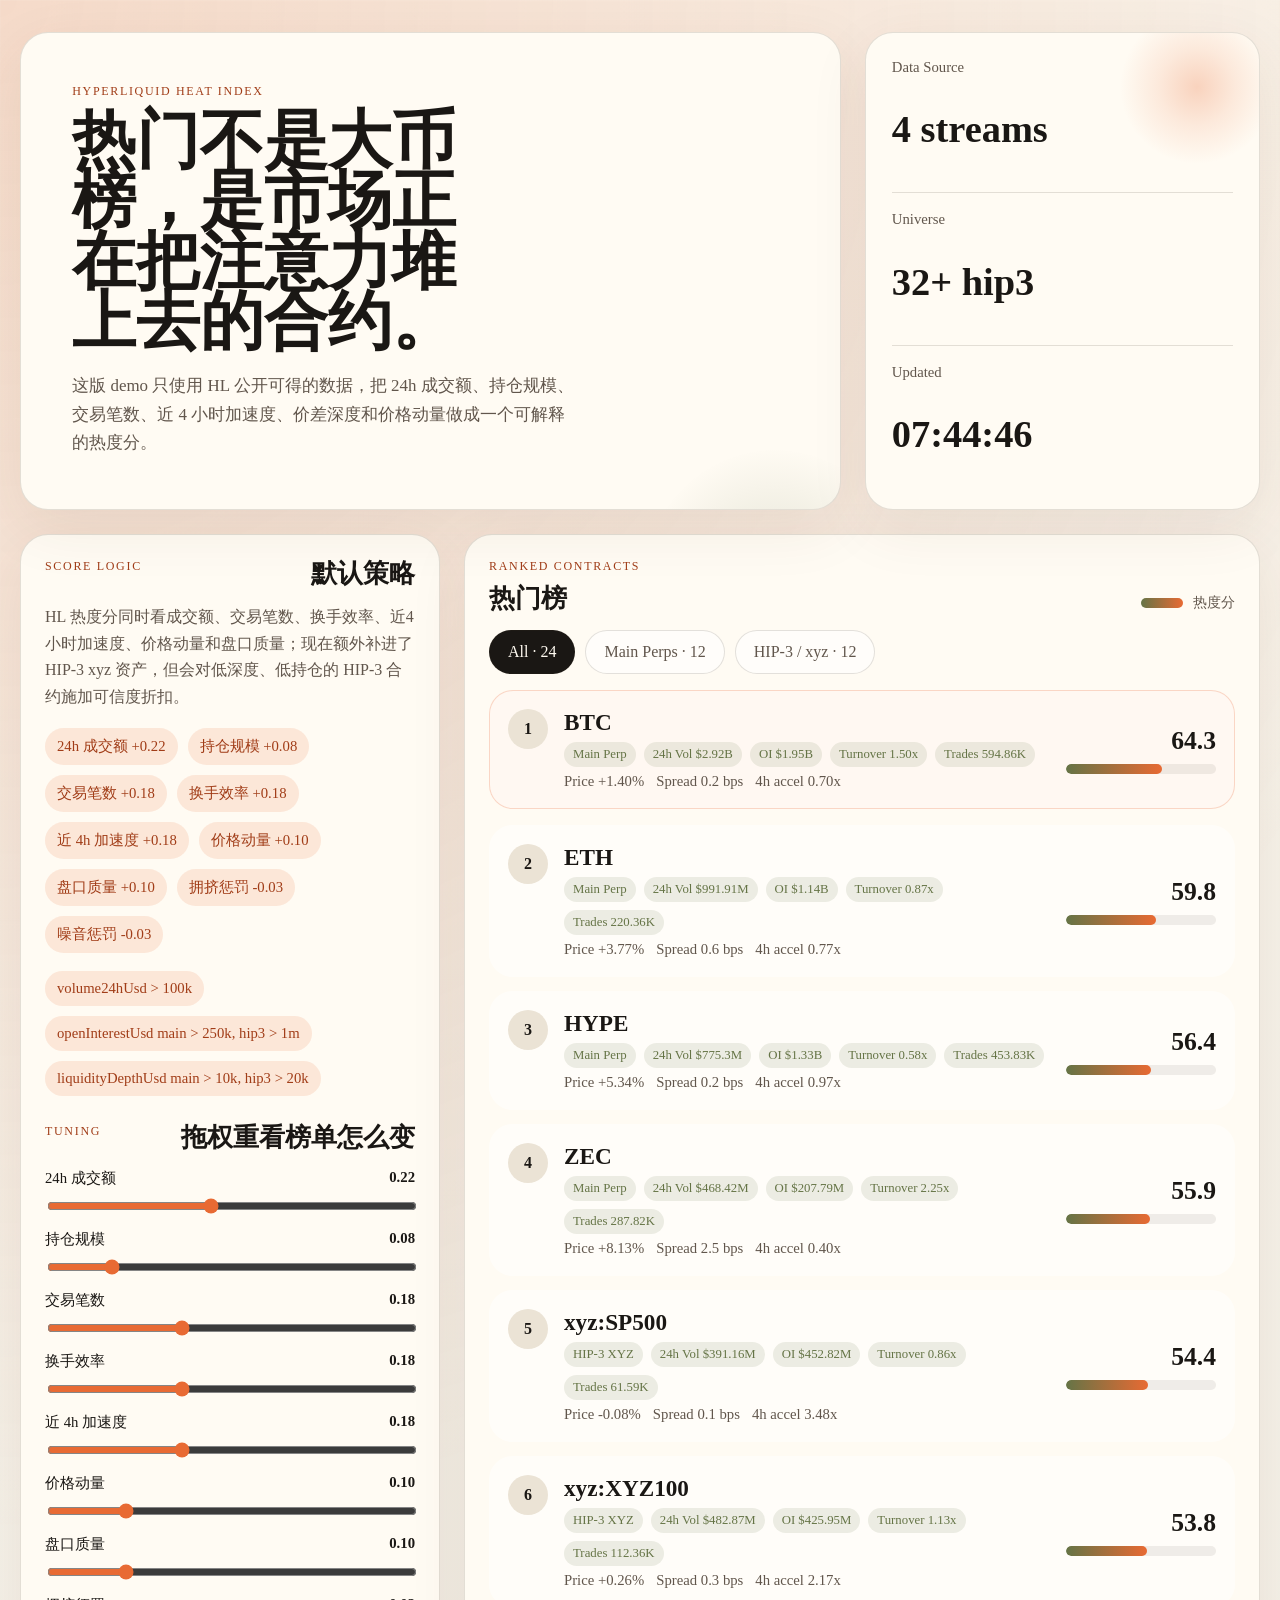
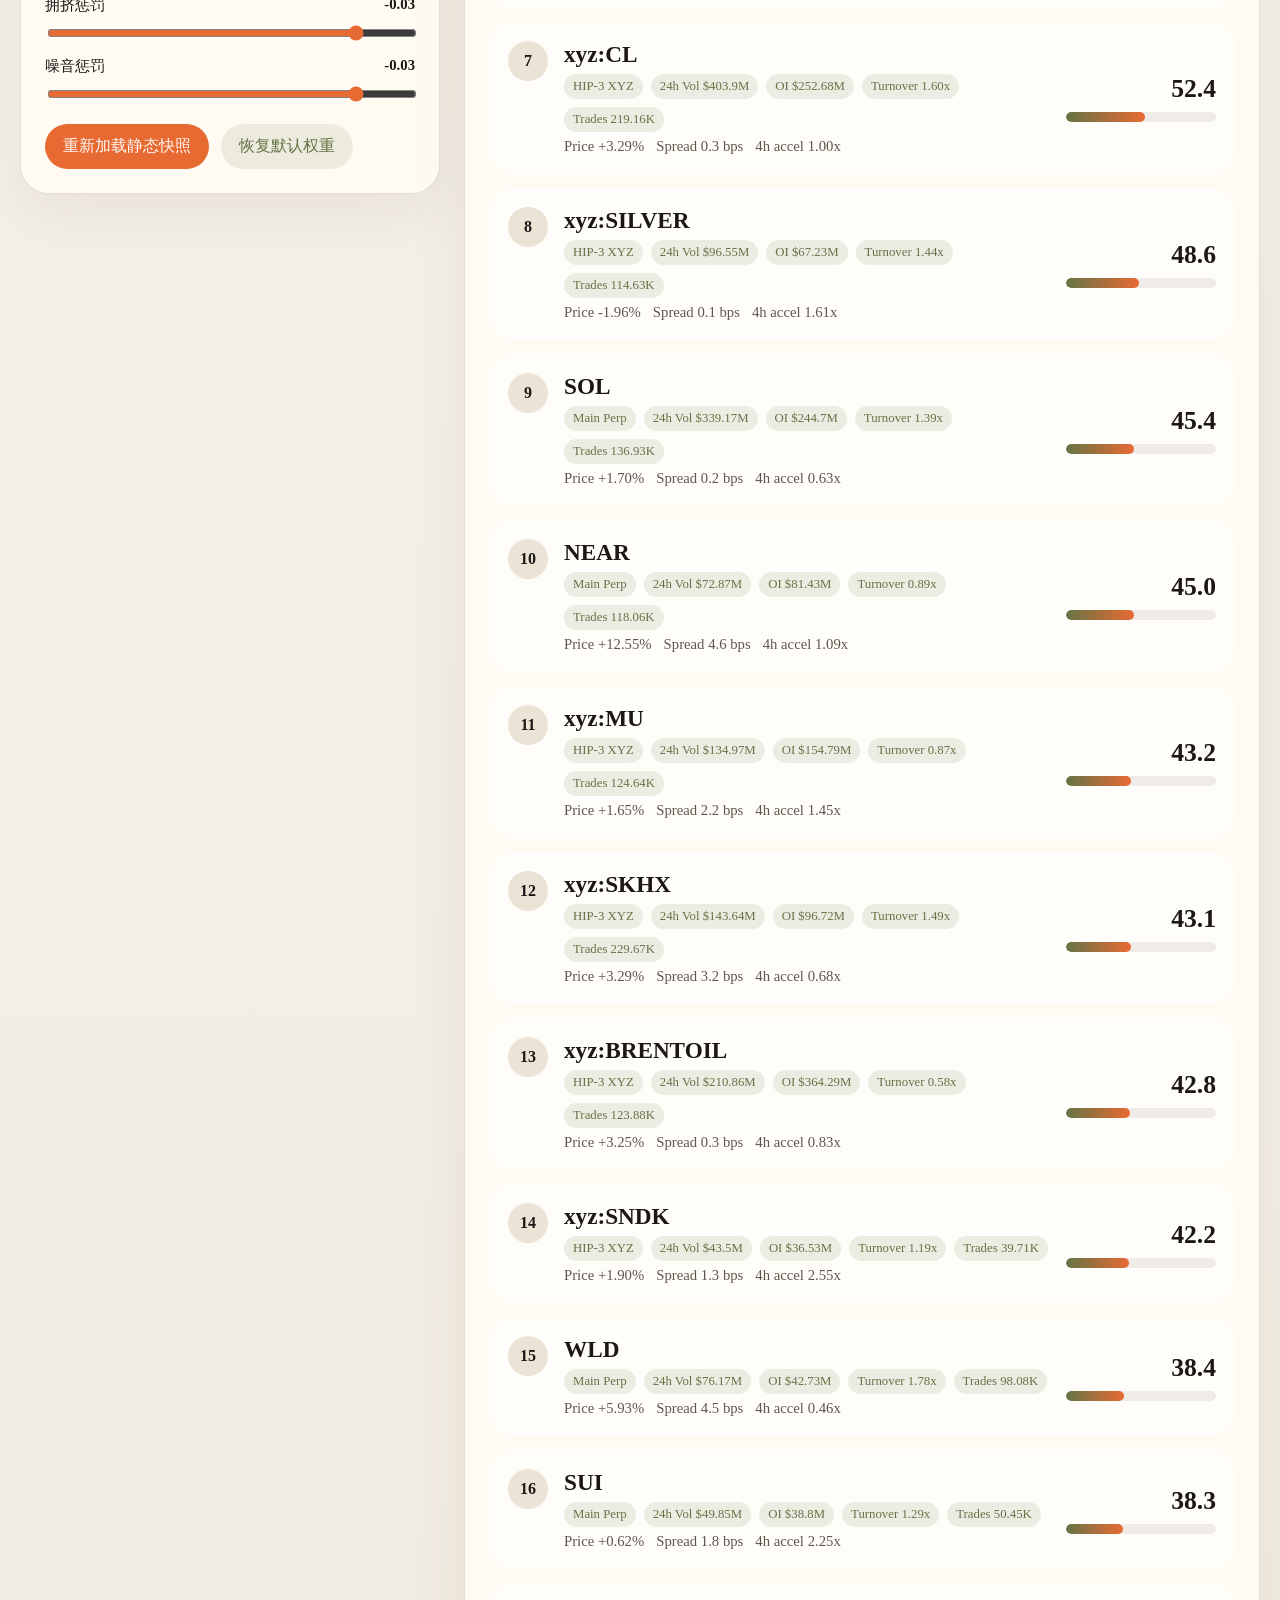
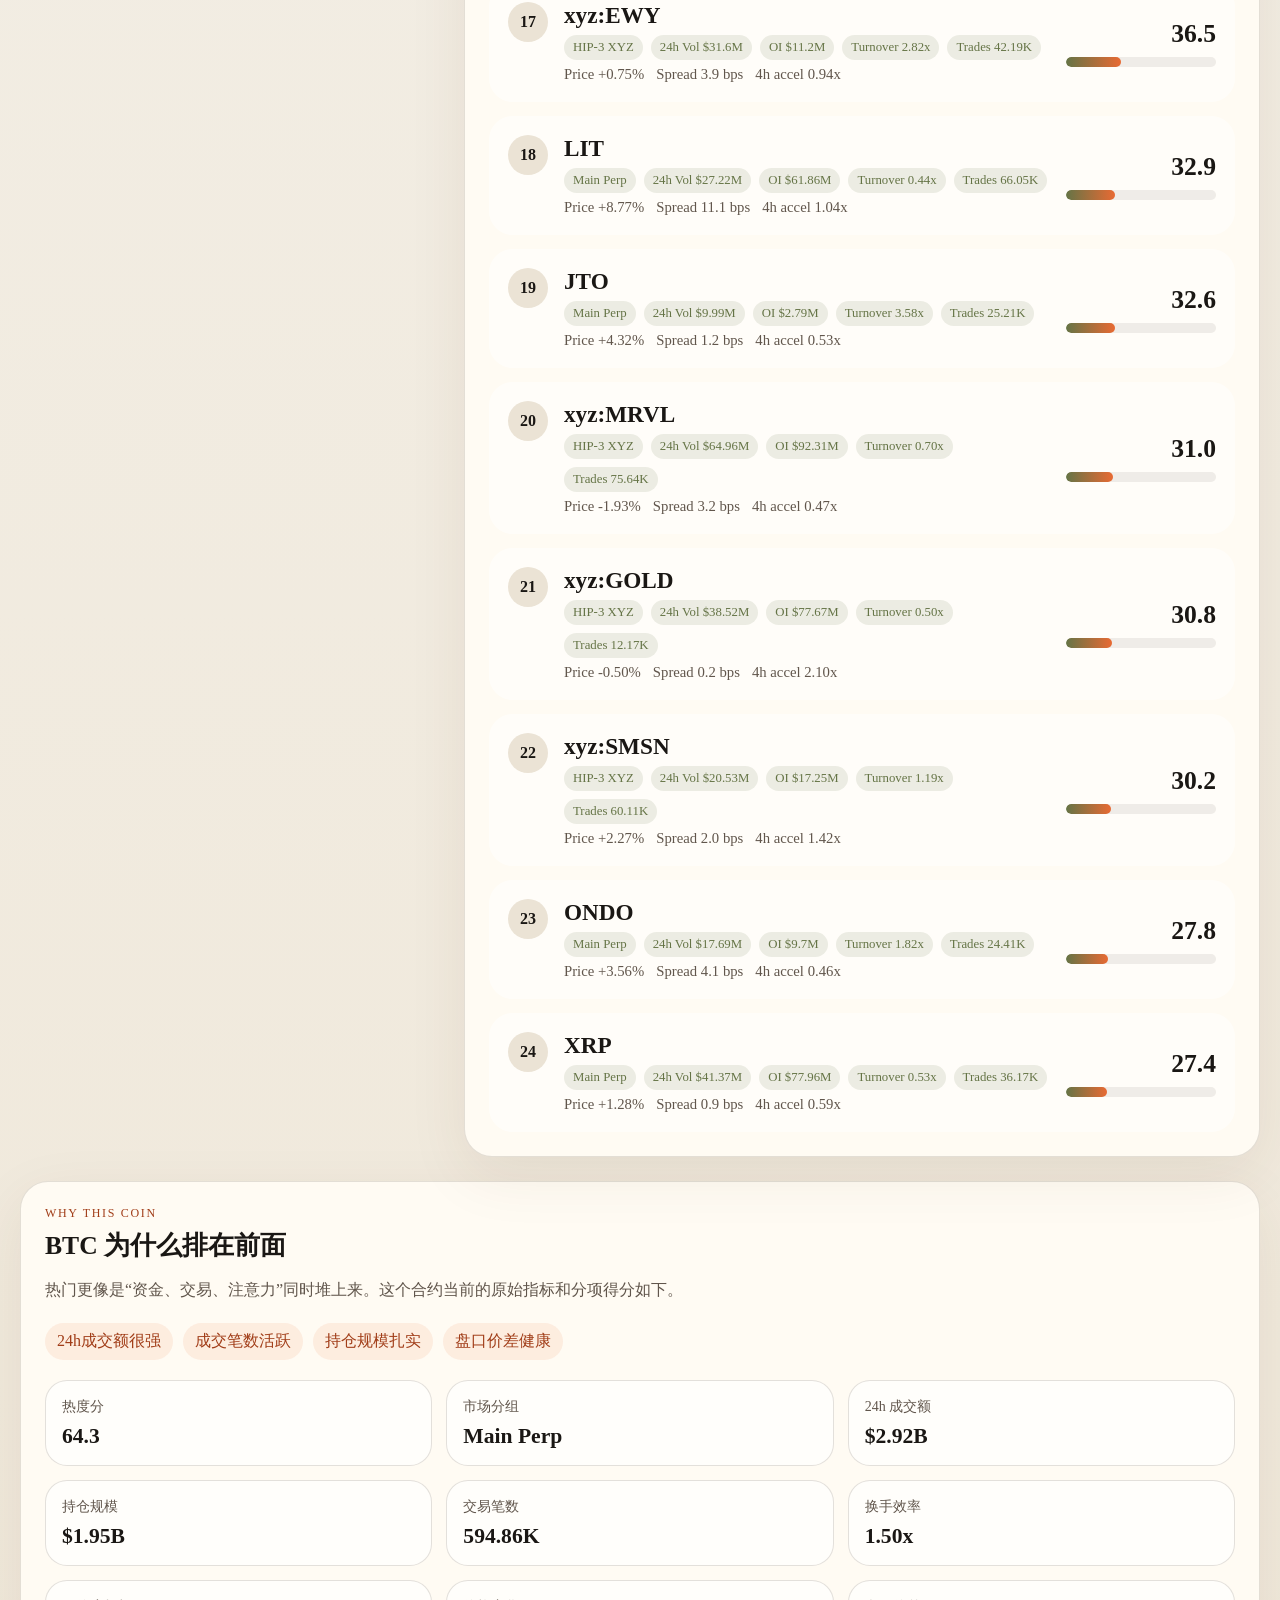
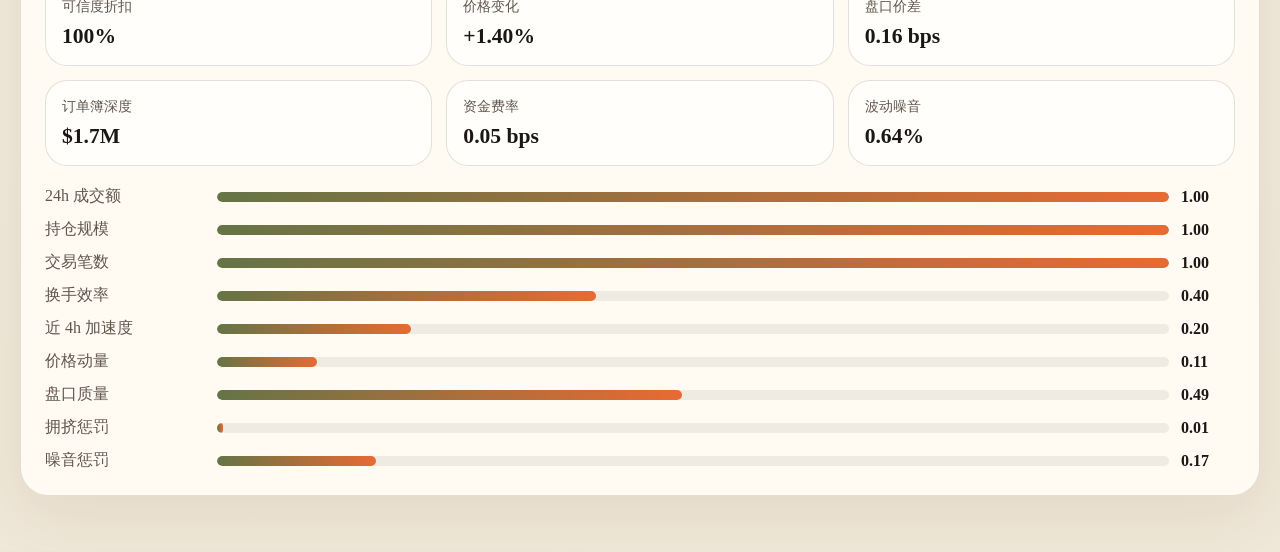
==== docs/index.html @ 605cdb7b "feat: add github pages static publish" ====
<!doctype html>
<html lang="zh-CN">
  <head>
    <meta charset="UTF-8" />
    <meta name="viewport" content="width=device-width, initial-scale=1.0" />
    <title>HL Hot Score Demo</title>
    <link rel="stylesheet" href="./style.css" />
  </head>
  <body>
    <div class="page-shell">
      <section class="hero">
        <div class="hero-copy">
          <p class="eyebrow">Hyperliquid Heat Index</p>
          <h1>热门不是大币榜，是市场正在把注意力堆上去的合约。</h1>
          <p class="hero-text">
            这版 demo 只使用 HL 公开可得的数据，把 24h 成交额、持仓规模、交易笔数、近 4
            小时加速度、价差深度和价格动量做成一个可解释的热度分。
          </p>
        </div>
        <div class="hero-card">
          <div class="pulse"></div>
          <div class="hero-stat">
            <span>Data Source</span>
            <strong id="sourceCount">3 streams</strong>
          </div>
          <div class="hero-stat">
            <span>Universe</span>
            <strong id="candidateCount">--</strong>
          </div>
          <div class="hero-stat">
            <span>Updated</span>
            <strong id="updatedAt">--</strong>
          </div>
        </div>
      </section>

      <section class="workspace">
        <aside class="panel strategy-panel">
          <div class="panel-head">
            <p class="kicker">Score logic</p>
            <h2>默认策略</h2>
          </div>
          <p id="strategySummary" class="summary"></p>
          <div class="formula" id="formula"></div>
          <div class="filters" id="filters"></div>

          <div class="panel-head compact">
            <p class="kicker">Tuning</p>
            <h3>拖权重看榜单怎么变</h3>
          </div>
          <div id="sliders" class="sliders"></div>

          <div class="actions">
            <button id="refreshBtn" class="primary">刷新真实数据</button>
            <button id="resetBtn" class="ghost">恢复默认权重</button>
          </div>
        </aside>

        <main class="panel leaderboard-panel">
          <div class="panel-head">
            <div>
              <p class="kicker">Ranked contracts</p>
              <h2>热门榜</h2>
            </div>
            <div class="legend">
              <span class="legend-bar"></span>
              <span>热度分</span>
            </div>
          </div>
          <div id="segmentTabs" class="segment-tabs"></div>
          <div id="leaderboard" class="leaderboard"></div>
        </main>
      </section>

      <section class="panel detail-panel">
        <div class="panel-head">
          <div>
            <p class="kicker">Why this coin</p>
            <h2 id="detailTitle">点击右侧榜单查看拆解</h2>
          </div>
        </div>
        <div id="detailContent" class="detail-content empty">
          这里会展示单个合约的得分拆解、原始指标和为什么它会被判定为“热门”。
        </div>
      </section>
    </div>

    <script src="./app.js"></script>
  </body>
  </html>
---- docs/style.css ----
:root {
  color-scheme: light;
  --bg: #f3efe7;
  --bg-strong: #ebe3d5;
  --paper: #fffaf1;
  --ink: #1a1714;
  --ink-soft: #61564c;
  --line: rgba(58, 43, 28, 0.14);
  --accent: #e86a33;
  --accent-deep: #a13d18;
  --accent-soft: rgba(232, 106, 51, 0.14);
  --moss: #657446;
  --shadow: 0 18px 60px rgba(86, 54, 28, 0.08);
  --radius: 28px;
}

* {
  box-sizing: border-box;
}

html,
body {
  margin: 0;
  min-height: 100%;
  font-family: Georgia, 'Iowan Old Style', 'Palatino Linotype', serif;
  background:
    radial-gradient(circle at top left, rgba(232, 106, 51, 0.18), transparent 28%),
    linear-gradient(180deg, #f8f3ea 0%, var(--bg) 42%, #efe7d8 100%);
  color: var(--ink);
}

body {
  padding: 32px 20px 56px;
}

.page-shell {
  max-width: 1440px;
  margin: 0 auto;
}

.hero {
  display: grid;
  grid-template-columns: minmax(0, 1.35fr) minmax(280px, 0.65fr);
  gap: 24px;
  align-items: stretch;
  margin-bottom: 24px;
}

.hero-copy,
.hero-card,
.panel {
  background: color-mix(in oklab, var(--paper) 88%, white);
  border: 1px solid var(--line);
  border-radius: var(--radius);
  box-shadow: var(--shadow);
}

.hero-copy {
  padding: clamp(28px, 4vw, 52px);
  position: relative;
  overflow: hidden;
}

.hero-copy::after {
  content: '';
  position: absolute;
  inset: auto -8% -42% auto;
  width: 260px;
  height: 260px;
  border-radius: 999px;
  background: radial-gradient(circle, rgba(101, 116, 70, 0.18), transparent 72%);
}

.eyebrow,
.kicker {
  margin: 0 0 12px;
  letter-spacing: 0.14em;
  text-transform: uppercase;
  font-size: 12px;
  color: var(--accent-deep);
}

h1,
h2,
h3,
p {
  margin: 0;
}

h1 {
  max-width: 12ch;
  font-size: clamp(2.8rem, 5vw, 5rem);
  line-height: 0.94;
  font-weight: 600;
}

.hero-text {
  max-width: 60ch;
  margin-top: 20px;
  color: var(--ink-soft);
  font-size: 1.06rem;
  line-height: 1.7;
}

.hero-card {
  position: relative;
  padding: 26px;
  display: grid;
  gap: 18px;
  overflow: hidden;
}

.pulse {
  position: absolute;
  top: -26px;
  right: -18px;
  width: 160px;
  height: 160px;
  border-radius: 999px;
  background:
    radial-gradient(circle, rgba(232, 106, 51, 0.28) 0%, rgba(232, 106, 51, 0.12) 34%, transparent 68%);
  animation: pulse 5s ease-in-out infinite;
}

.hero-stat {
  position: relative;
  z-index: 1;
  display: grid;
  gap: 4px;
  padding-bottom: 14px;
  border-bottom: 1px solid var(--line);
}

.hero-stat:last-child {
  border-bottom: 0;
  padding-bottom: 0;
}

.hero-stat span {
  color: var(--ink-soft);
  font-size: 0.92rem;
}

.hero-stat strong {
  font-size: clamp(1.5rem, 3vw, 2.4rem);
  font-weight: 600;
}

.workspace {
  display: grid;
  grid-template-columns: minmax(320px, 420px) minmax(0, 1fr);
  gap: 24px;
  align-items: start;
}

.panel {
  padding: 24px;
}

.panel-head {
  display: flex;
  justify-content: space-between;
  gap: 16px;
  align-items: end;
  margin-bottom: 18px;
}

.panel-head.compact {
  margin-top: 28px;
}

.panel-head h2,
.panel-head h3 {
  font-size: 1.6rem;
  line-height: 1;
}

.summary,
.detail-copy,
.metric-note {
  color: var(--ink-soft);
  line-height: 1.65;
}

.formula,
.filters {
  display: flex;
  flex-wrap: wrap;
  gap: 10px;
  margin-top: 18px;
}

.formula span,
.filters span {
  padding: 9px 12px;
  border-radius: 999px;
  background: var(--accent-soft);
  color: var(--accent-deep);
  font-size: 0.92rem;
}

.sliders {
  display: grid;
  gap: 14px;
  margin-top: 16px;
}

.slider-row {
  display: grid;
  gap: 8px;
}

.slider-meta {
  display: flex;
  justify-content: space-between;
  gap: 12px;
  font-size: 0.92rem;
}

.slider-meta strong {
  font-weight: 600;
}

input[type='range'] {
  width: 100%;
  accent-color: var(--accent);
}

.actions {
  display: flex;
  gap: 12px;
  margin-top: 20px;
}

button {
  border: 0;
  border-radius: 999px;
  padding: 12px 18px;
  font: inherit;
  cursor: pointer;
  transition:
    transform 180ms ease,
    background 180ms ease,
    color 180ms ease;
}

button:hover {
  transform: translateY(-1px);
}

button.primary {
  background: var(--accent);
  color: #fff8f4;
}

button.ghost {
  background: rgba(101, 116, 70, 0.12);
  color: var(--moss);
}

.leaderboard {
  display: grid;
  gap: 14px;
}

.segment-tabs {
  display: flex;
  flex-wrap: wrap;
  gap: 10px;
  margin-bottom: 18px;
}

.segment-tab {
  border: 1px solid var(--line);
  background: rgba(255, 255, 255, 0.6);
  color: var(--ink-soft);
}

.segment-tab.active {
  background: var(--ink);
  color: var(--paper);
}

.leader-row {
  display: grid;
  grid-template-columns: auto 1fr auto;
  gap: 16px;
  padding: 18px;
  border-radius: 24px;
  border: 1px solid transparent;
  background: rgba(255, 255, 255, 0.55);
  transition:
    transform 200ms ease,
    border-color 200ms ease,
    background 200ms ease;
  cursor: pointer;
}

.leader-row:hover,
.leader-row.active {
  transform: translateY(-2px);
  border-color: rgba(232, 106, 51, 0.24);
  background: rgba(255, 248, 242, 0.92);
}

.rank {
  width: 40px;
  height: 40px;
  border-radius: 50%;
  background: var(--bg-strong);
  display: grid;
  place-items: center;
  font-weight: 700;
}

.coin-meta {
  display: grid;
  gap: 6px;
}

.coin-meta h3 {
  font-size: 1.45rem;
}

.badges {
  display: flex;
  flex-wrap: wrap;
  gap: 8px;
}

.badge {
  font-size: 0.8rem;
  padding: 5px 9px;
  border-radius: 999px;
  background: rgba(101, 116, 70, 0.12);
  color: var(--moss);
}

.leader-score {
  min-width: 150px;
  display: grid;
  gap: 8px;
  align-content: center;
}

.leader-score strong {
  font-size: 1.6rem;
  text-align: right;
}

.bar {
  width: 100%;
  height: 10px;
  border-radius: 999px;
  overflow: hidden;
  background: rgba(58, 43, 28, 0.08);
}

.bar > span {
  display: block;
  height: 100%;
  border-radius: inherit;
  background: linear-gradient(90deg, var(--moss), var(--accent));
}

.subline {
  display: flex;
  flex-wrap: wrap;
  gap: 12px;
  color: var(--ink-soft);
  font-size: 0.92rem;
}

.legend {
  display: inline-flex;
  align-items: center;
  gap: 10px;
  color: var(--ink-soft);
  font-size: 0.9rem;
}

.legend-bar {
  width: 42px;
  height: 10px;
  border-radius: 999px;
  background: linear-gradient(90deg, var(--moss), var(--accent));
}

.detail-panel {
  margin-top: 24px;
}

.detail-content {
  display: grid;
  gap: 20px;
}

.detail-content.empty {
  color: var(--ink-soft);
}

.detail-grid {
  display: grid;
  grid-template-columns: repeat(3, minmax(0, 1fr));
  gap: 14px;
}

.metric-card {
  padding: 16px;
  border-radius: 22px;
  background: rgba(255, 255, 255, 0.62);
  border: 1px solid var(--line);
}

.metric-card span {
  display: block;
  color: var(--ink-soft);
  font-size: 0.88rem;
  margin-bottom: 8px;
}

.metric-card strong {
  font-size: 1.35rem;
}

.reasons {
  display: flex;
  flex-wrap: wrap;
  gap: 10px;
}

.reason-pill {
  padding: 8px 12px;
  border-radius: 999px;
  background: rgba(232, 106, 51, 0.1);
  color: var(--accent-deep);
}

.breakdown-list {
  display: grid;
  gap: 12px;
}

.breakdown-row {
  display: grid;
  grid-template-columns: 160px 1fr 54px;
  gap: 12px;
  align-items: center;
}

.breakdown-row span {
  color: var(--ink-soft);
}

@keyframes pulse {
  0%,
  100% {
    transform: scale(0.92);
    opacity: 0.88;
  }
  50% {
    transform: scale(1.06);
    opacity: 1;
  }
}

@media (max-width: 980px) {
  .hero,
  .workspace {
    grid-template-columns: 1fr;
  }

  .detail-grid {
    grid-template-columns: 1fr 1fr;
  }
}

@media (max-width: 720px) {
  body {
    padding-inline: 14px;
  }

  .panel,
  .hero-card,
  .hero-copy {
    padding: 18px;
    border-radius: 22px;
  }

  .leader-row {
    grid-template-columns: 1fr;
  }

  .leader-score strong {
    text-align: left;
  }

  .detail-grid {
    grid-template-columns: 1fr;
  }

  .breakdown-row {
    grid-template-columns: 1fr;
  }
}
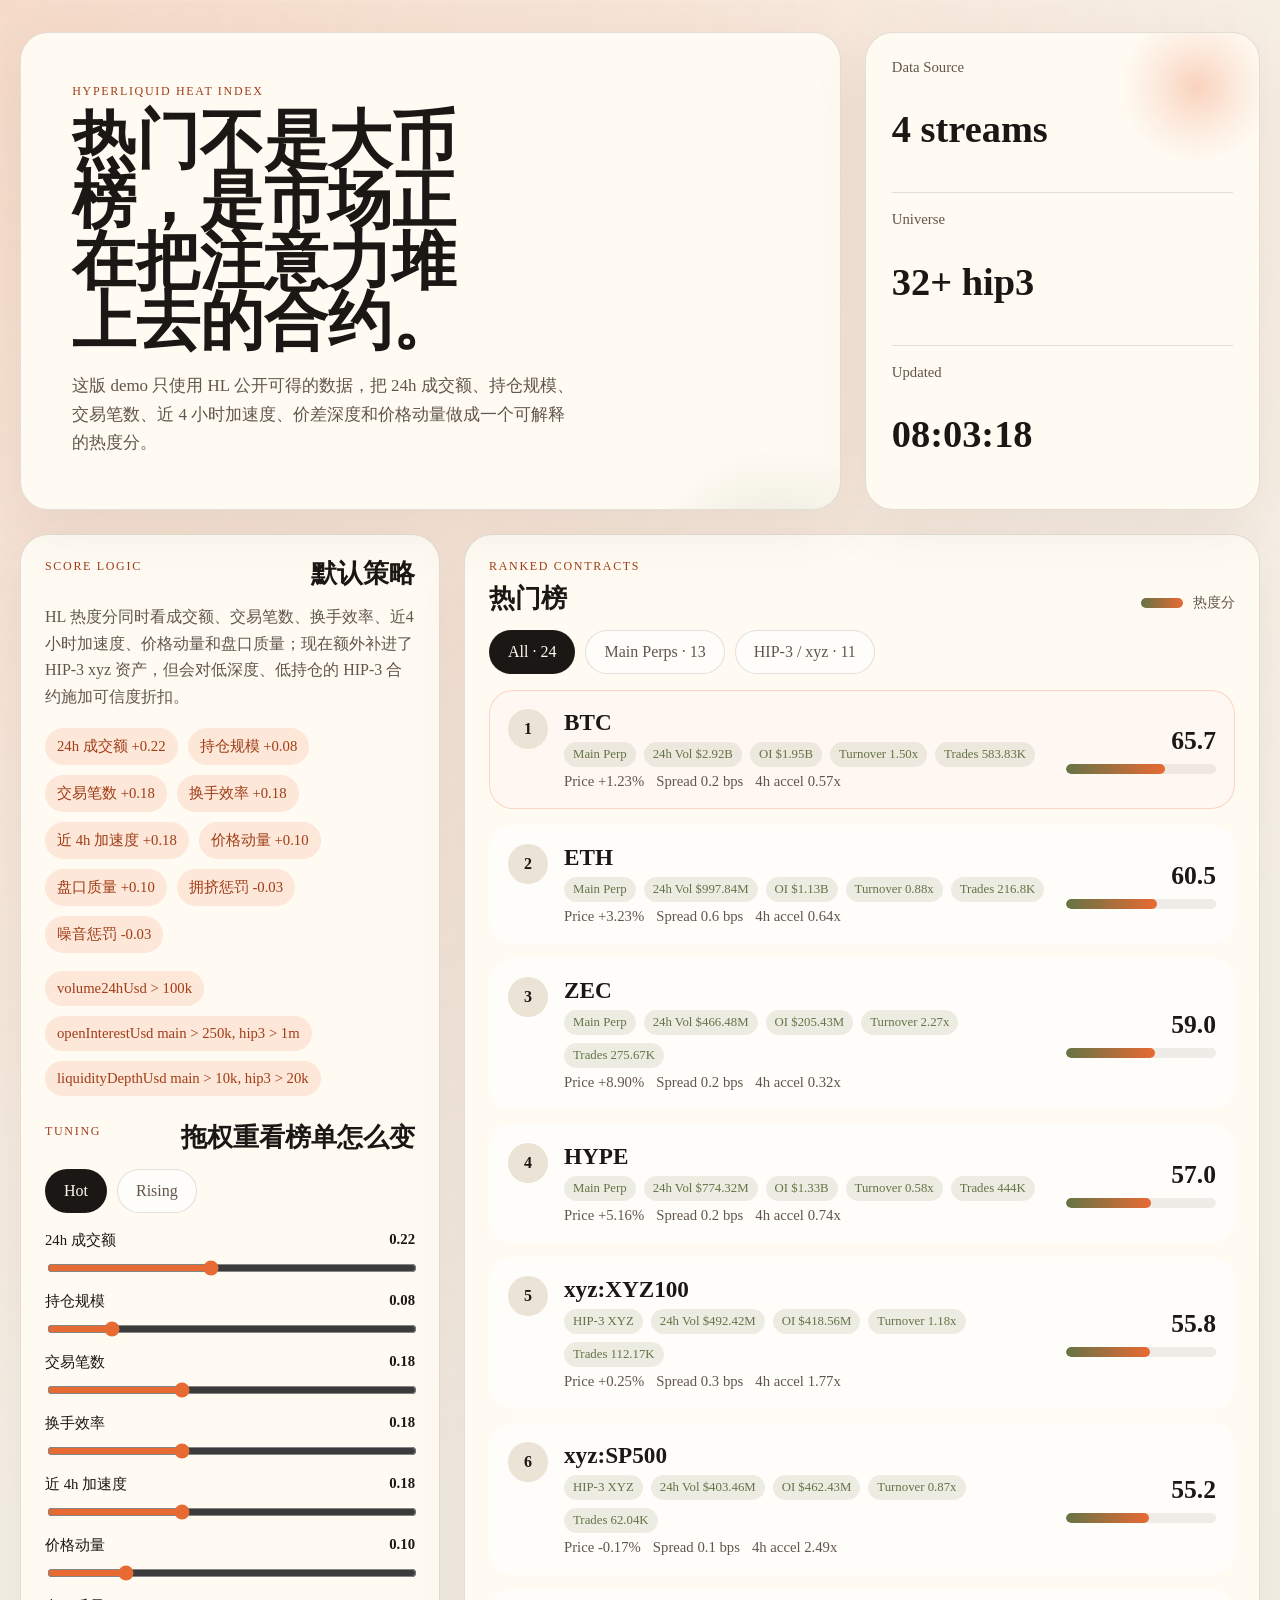
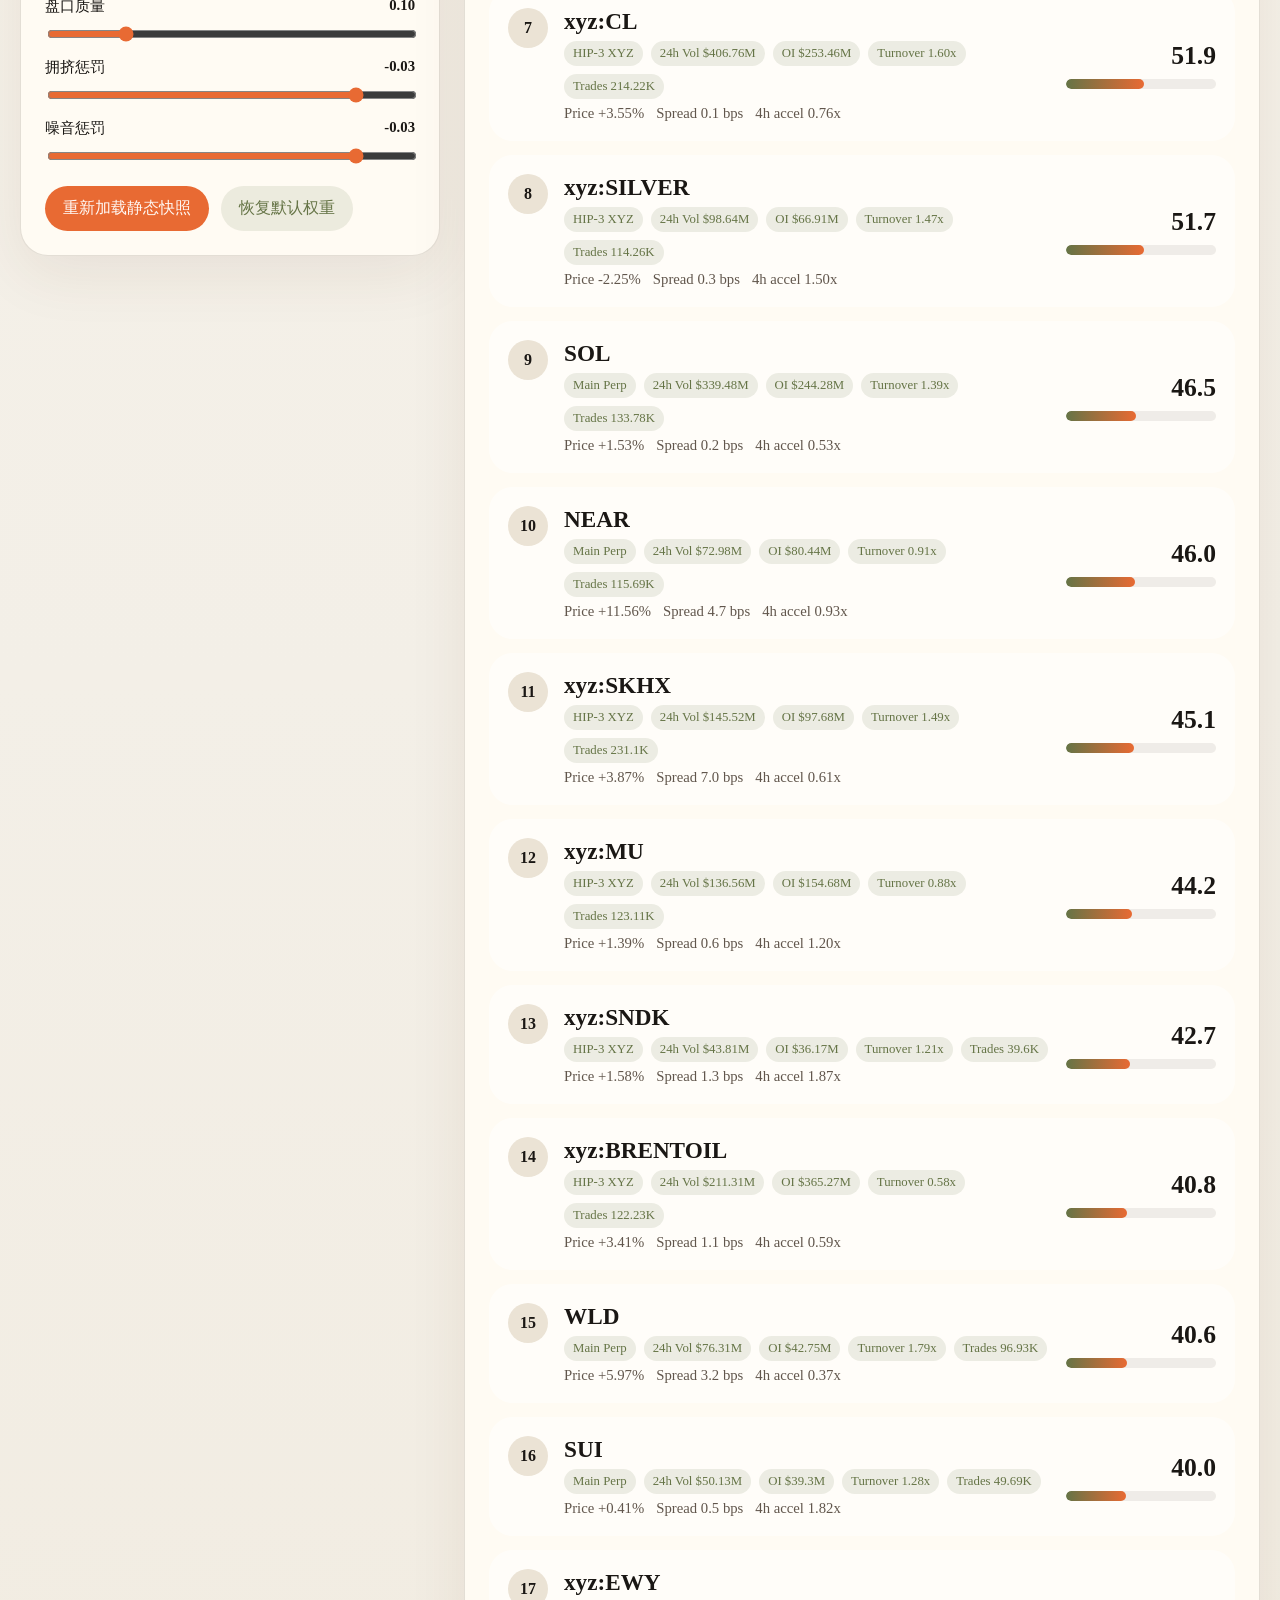
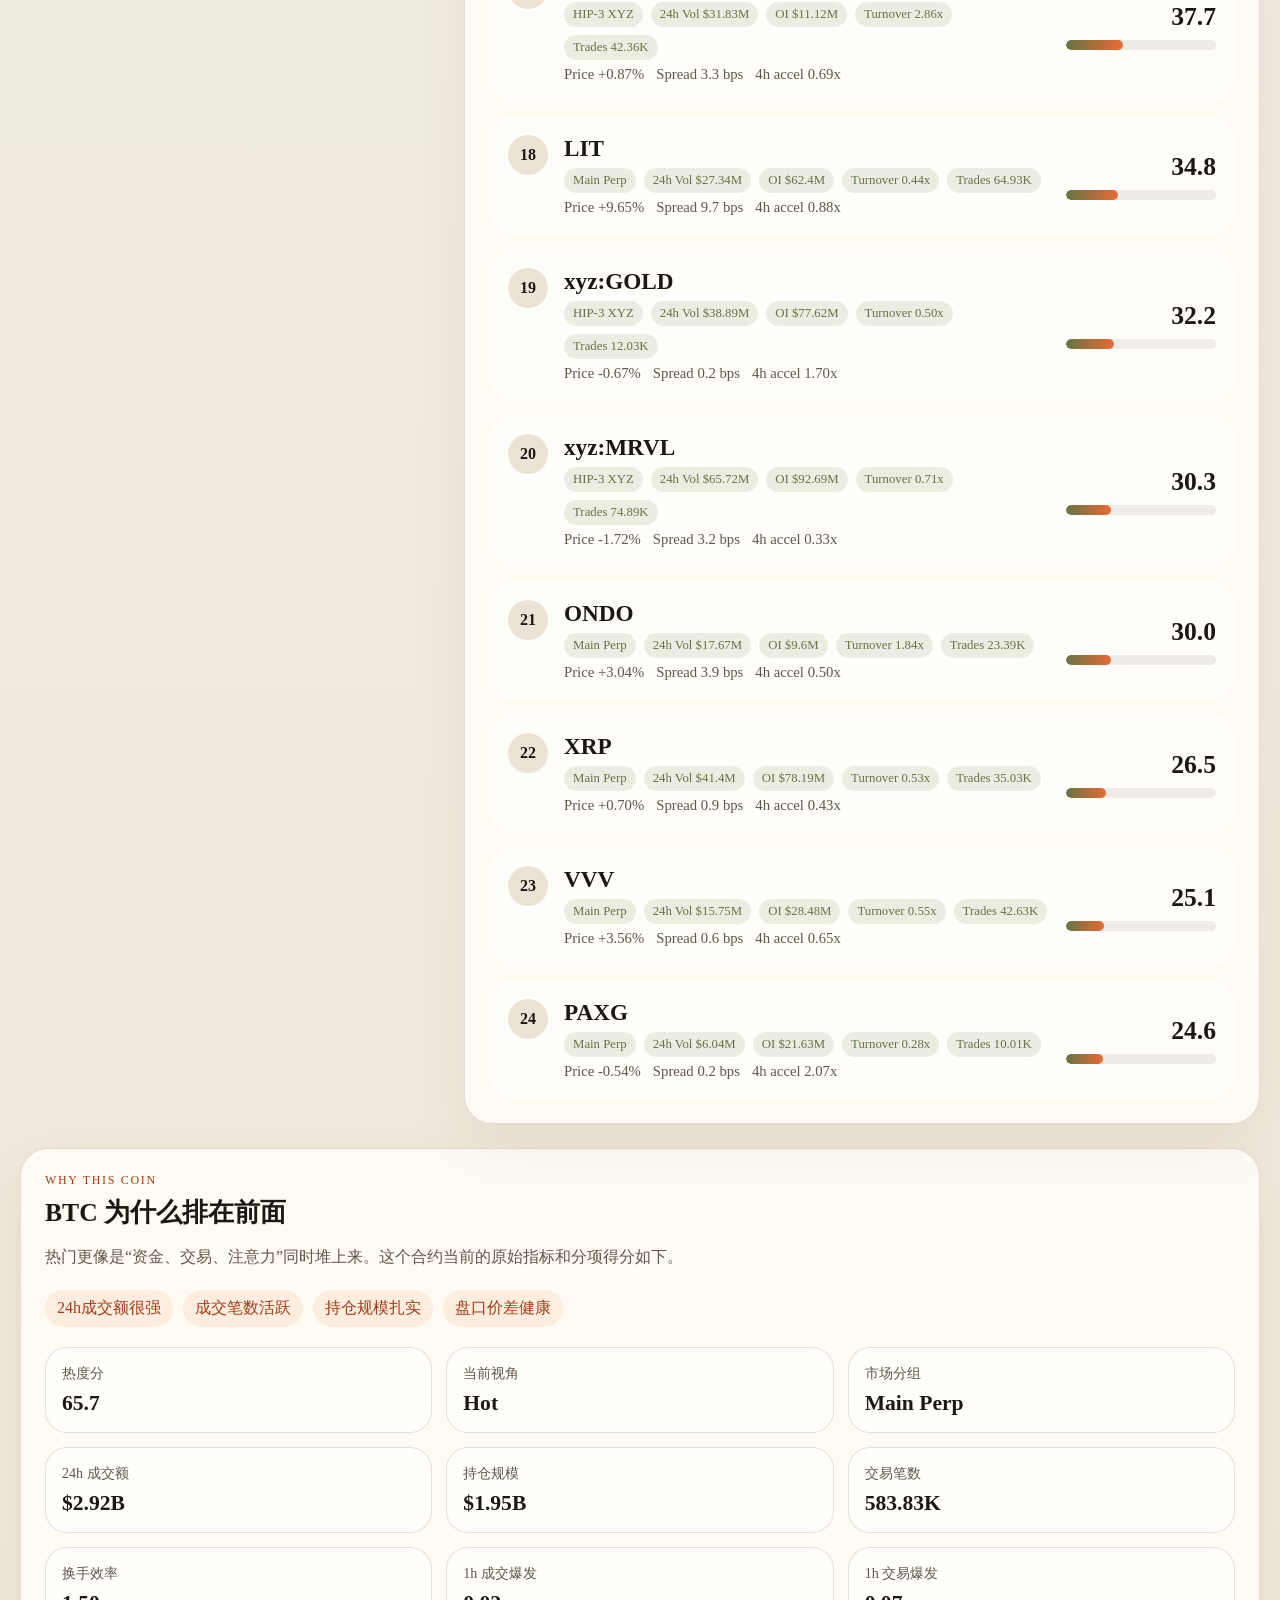
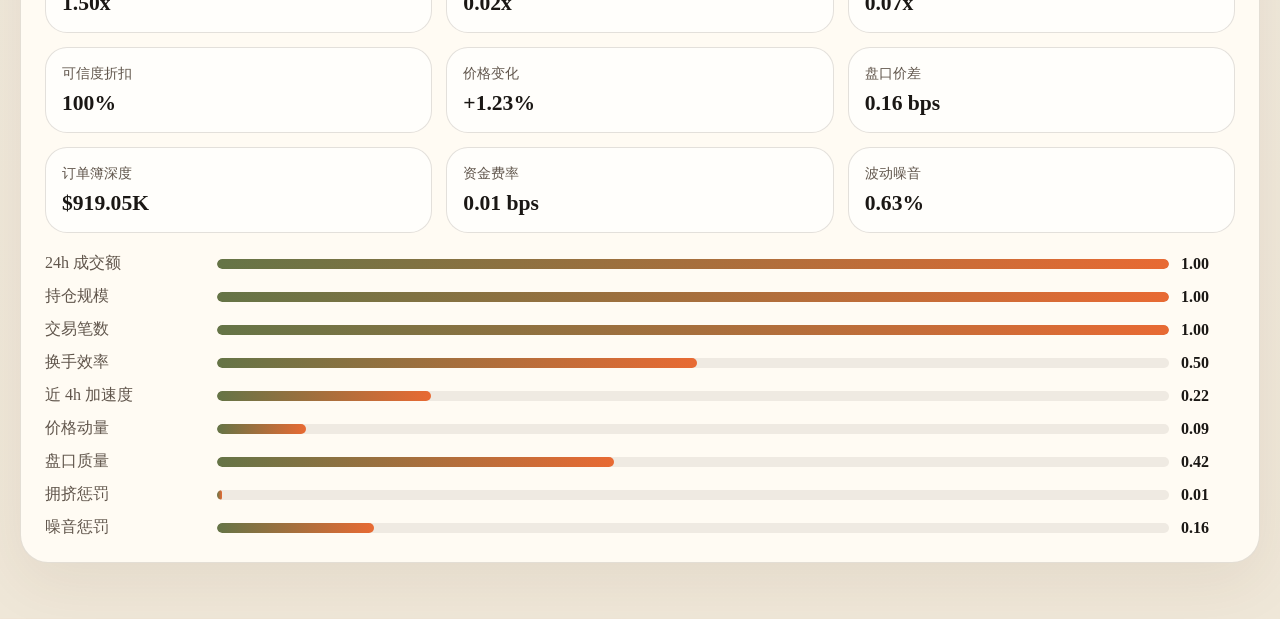
==== commit a8b91a2d: "feat: add rising leaderboard view" ====
--- a/docs/index.html
+++ b/docs/index.html
@@ -48,6 +48,7 @@
             <p class="kicker">Tuning</p>
             <h3>拖权重看榜单怎么变</h3>
           </div>
+          <div id="viewTabs" class="segment-tabs"></div>
           <div id="sliders" class="sliders"></div>
 
           <div class="actions">
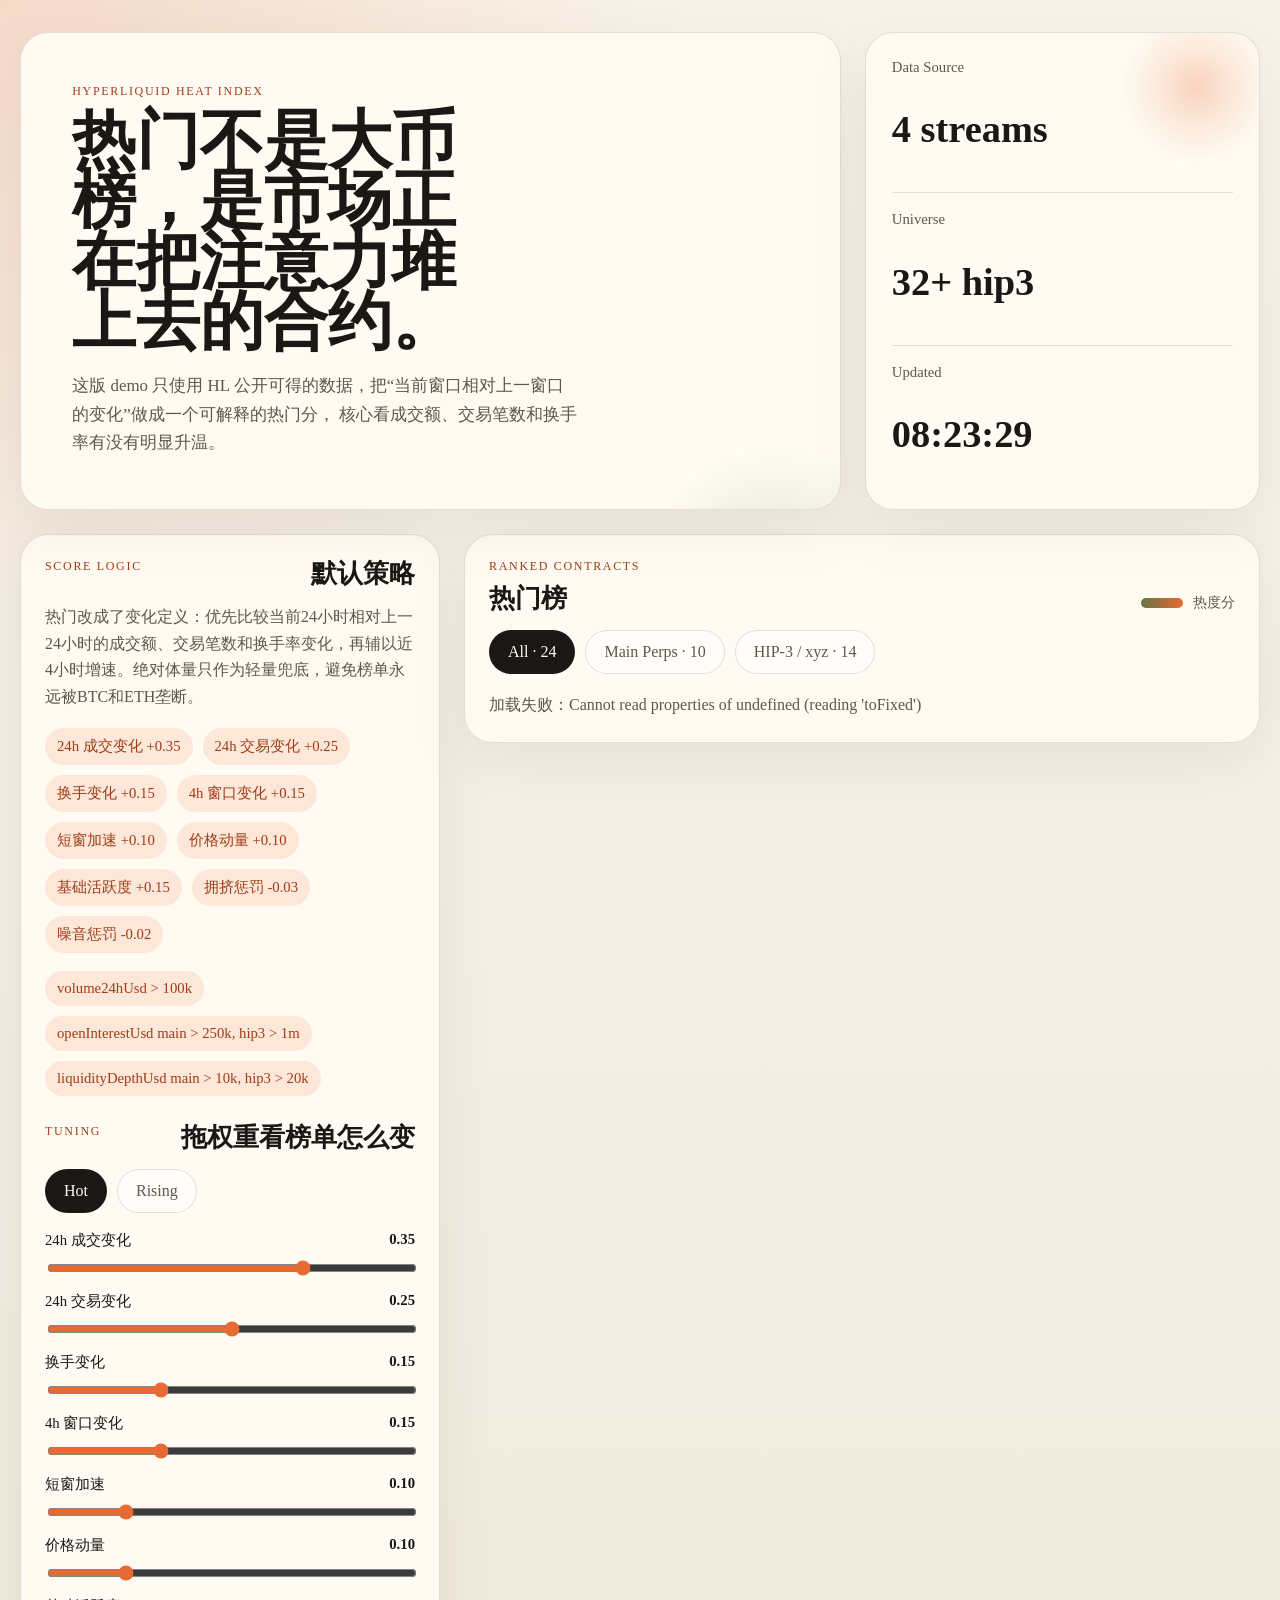
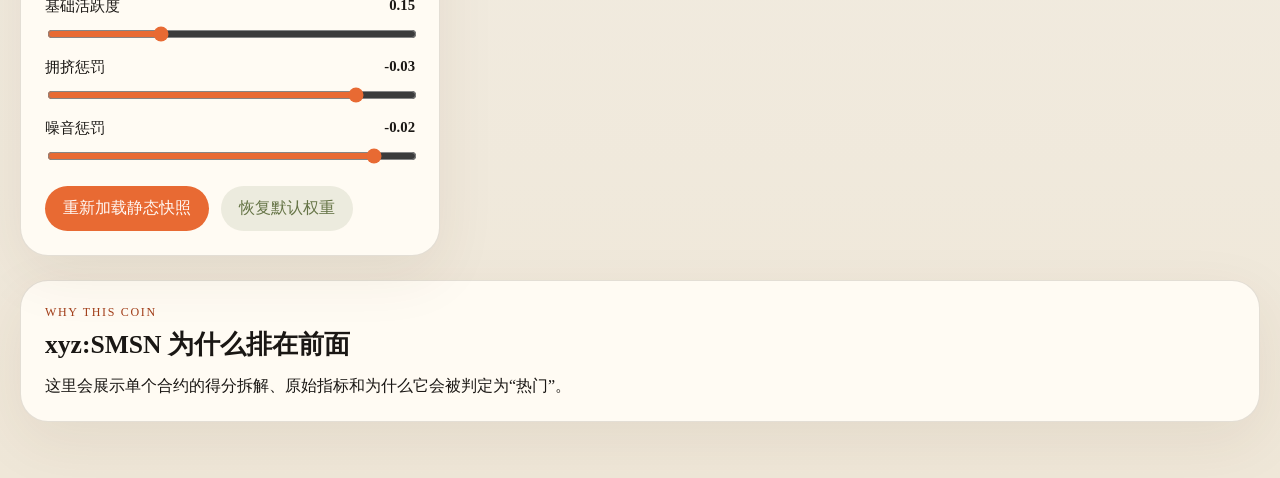
==== commit c63a3fcd: "feat: redefine hot leaderboard by period-over-period change" ====
--- a/docs/index.html
+++ b/docs/index.html
@@ -13,8 +13,8 @@
           <p class="eyebrow">Hyperliquid Heat Index</p>
           <h1>热门不是大币榜，是市场正在把注意力堆上去的合约。</h1>
           <p class="hero-text">
-            这版 demo 只使用 HL 公开可得的数据，把 24h 成交额、持仓规模、交易笔数、近 4
-            小时加速度、价差深度和价格动量做成一个可解释的热度分。
+            这版 demo 只使用 HL 公开可得的数据，把“当前窗口相对上一窗口的变化”做成一个可解释的热门分，
+            核心看成交额、交易笔数和换手率有没有明显升温。
           </p>
         </div>
         <div class="hero-card">
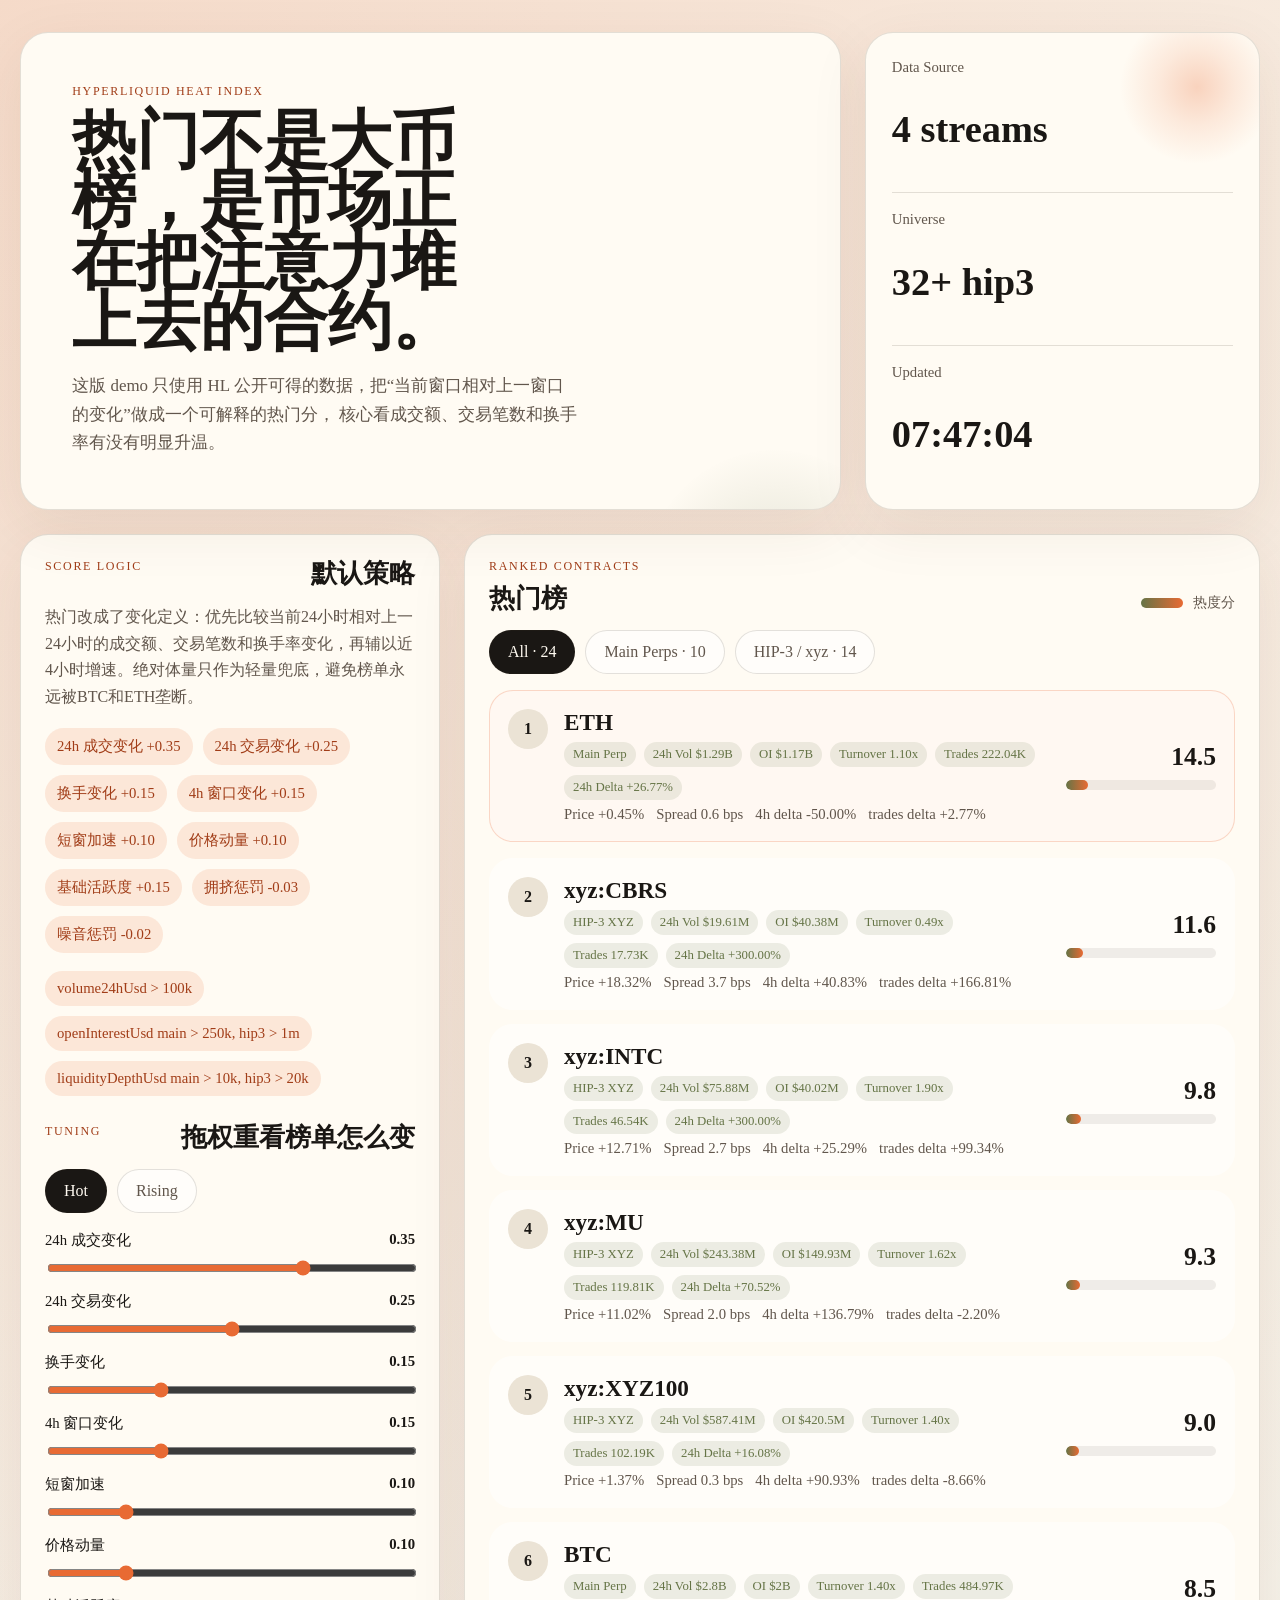
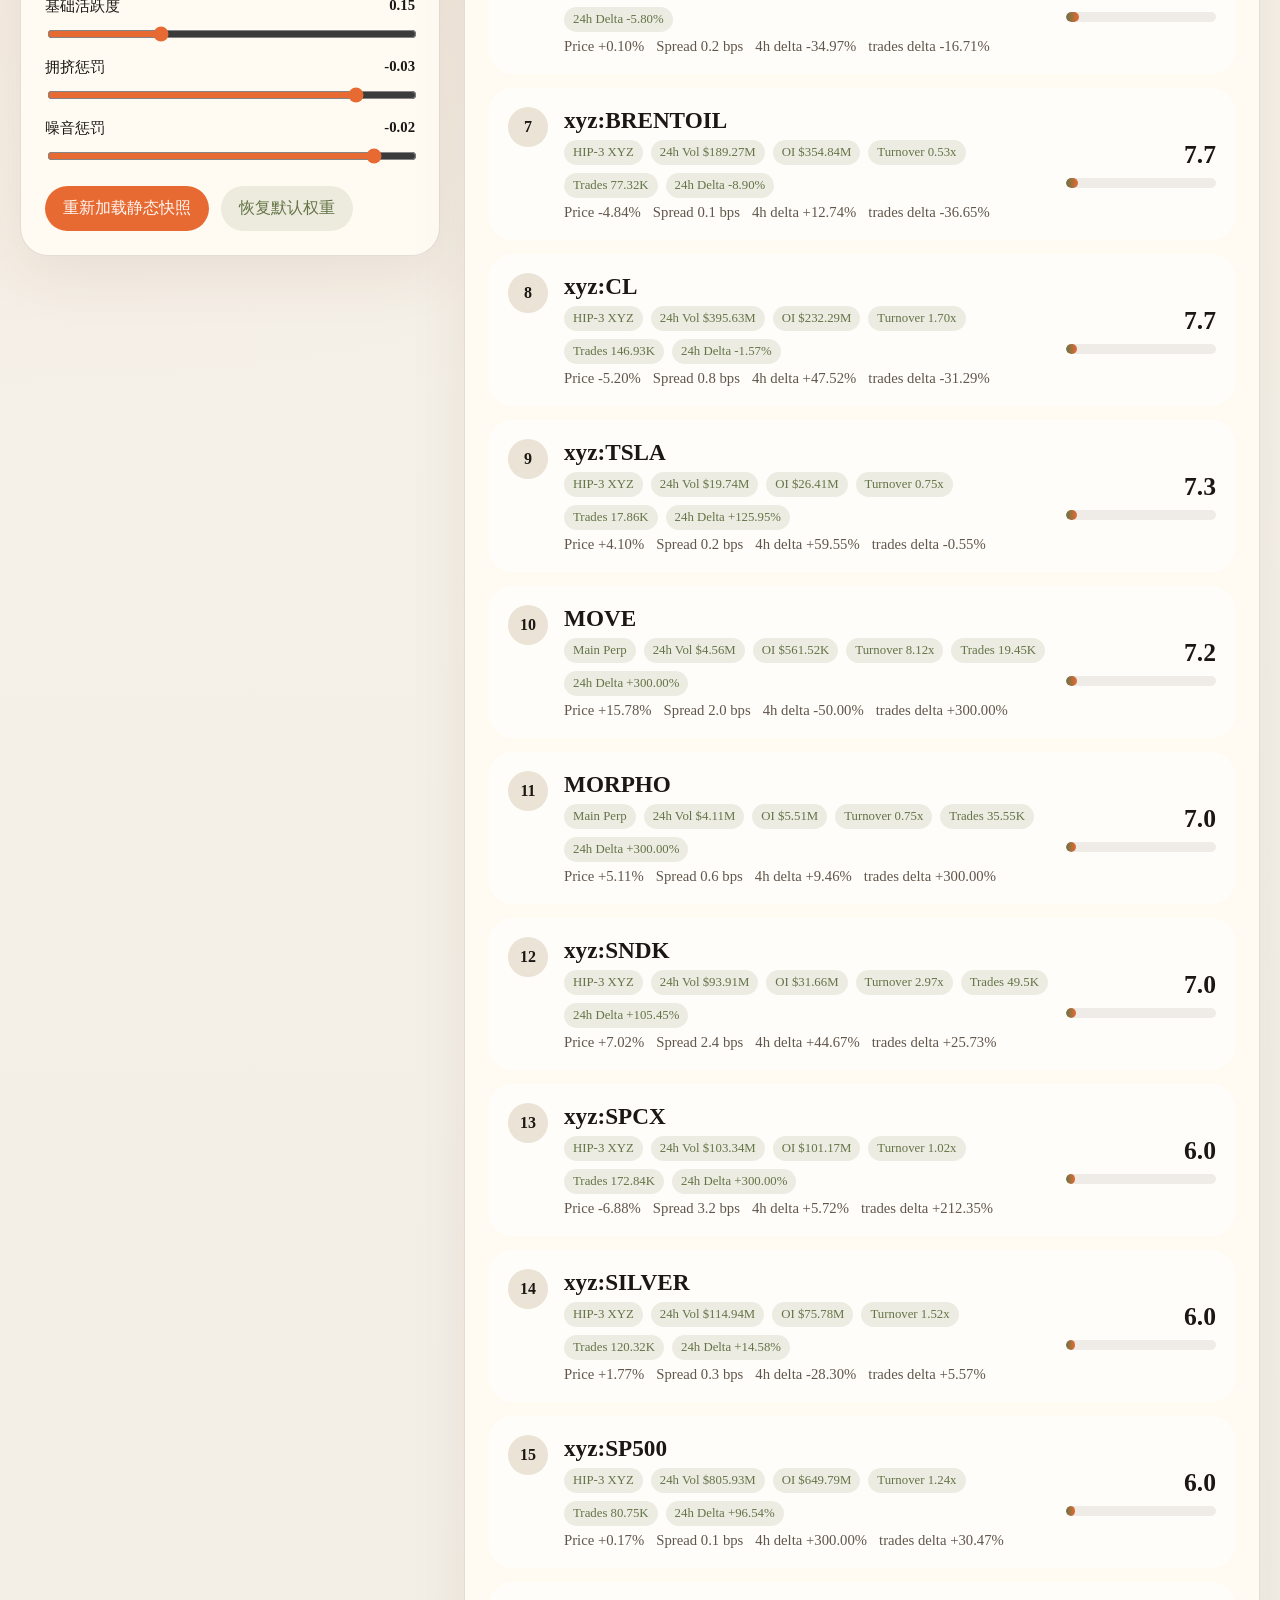
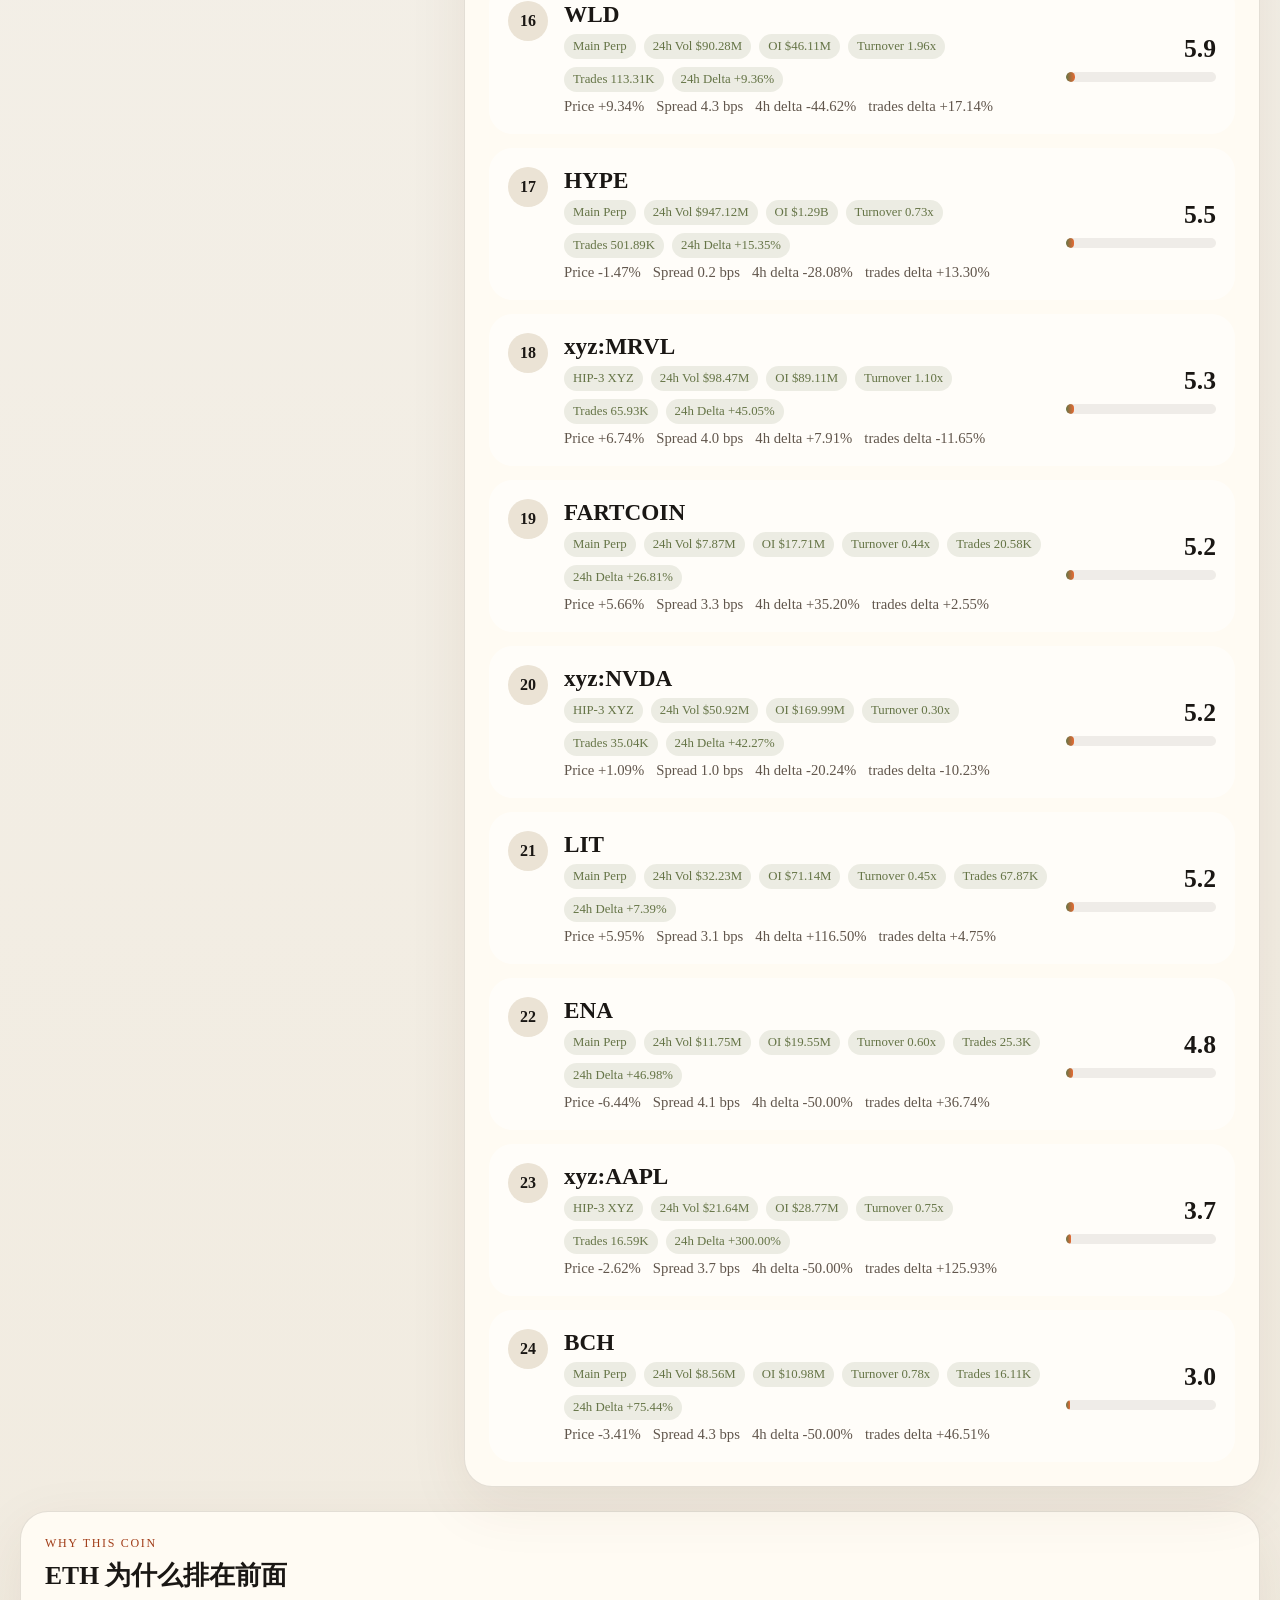
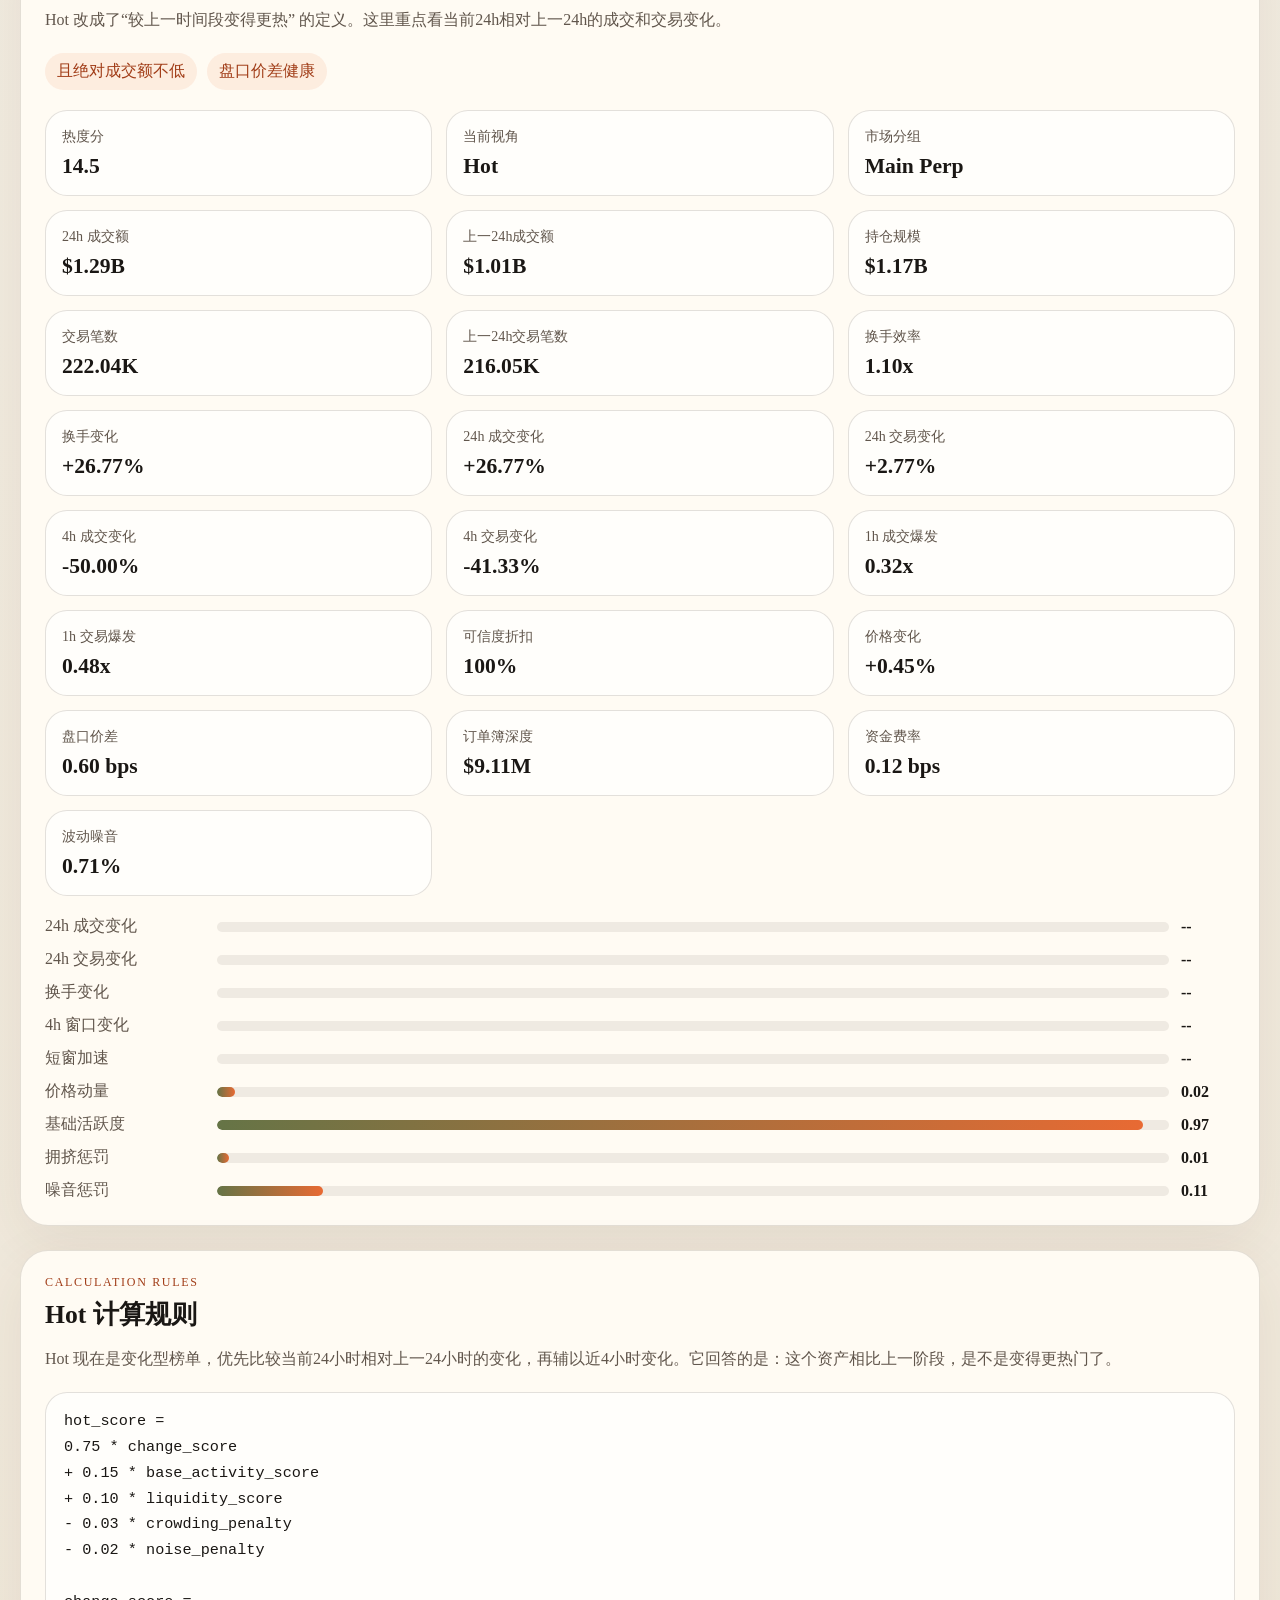
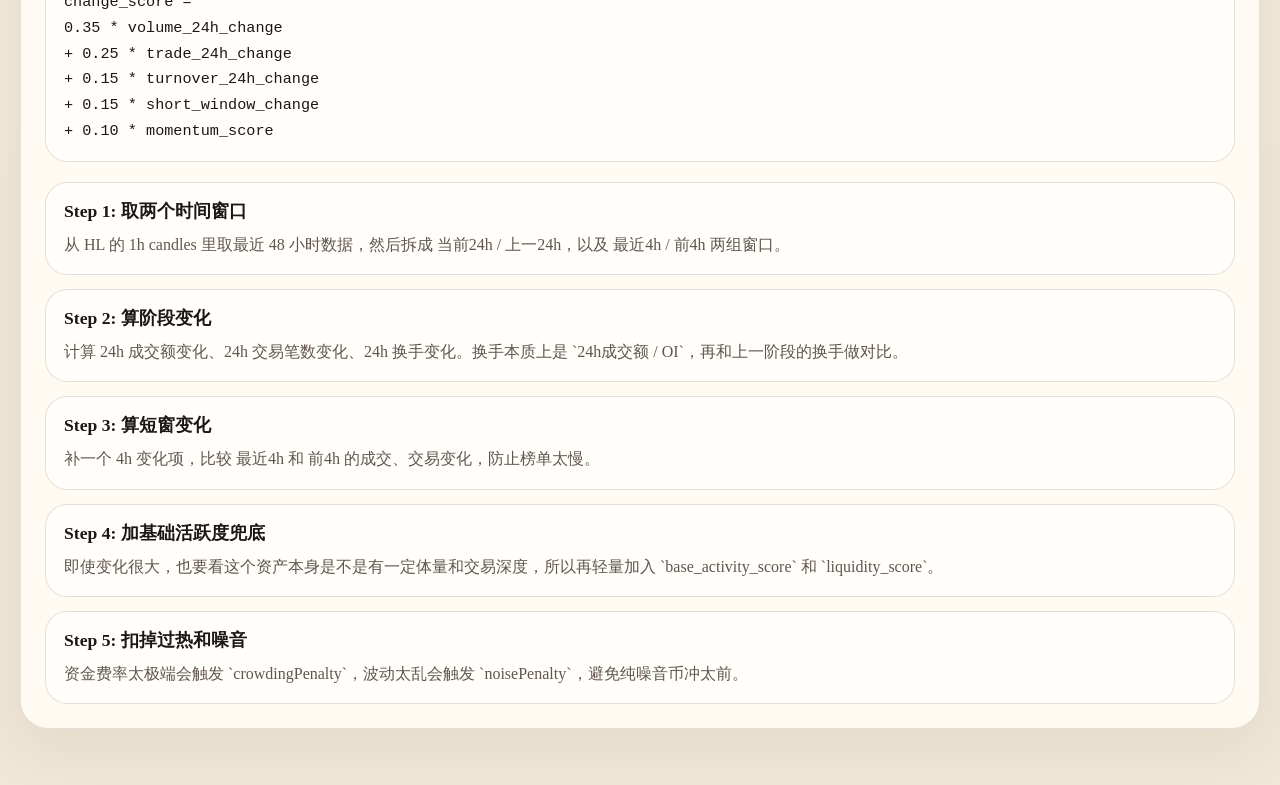
==== commit 2c6f38ee: "feat: show ranking rules in demo page" ====
--- a/docs/index.html
+++ b/docs/index.html
@@ -84,6 +84,18 @@
           这里会展示单个合约的得分拆解、原始指标和为什么它会被判定为“热门”。
         </div>
       </section>
+
+      <section class="panel calc-panel">
+        <div class="panel-head">
+          <div>
+            <p class="kicker">Calculation Rules</p>
+            <h2 id="calcTitle">当前计算规则</h2>
+          </div>
+        </div>
+        <div id="calcContent" class="calc-content empty">
+          这里会展示当前榜单视角的计算规则、公式和分步骤说明。
+        </div>
+      </section>
     </div>
 
     <script src="./app.js"></script>
--- a/docs/style.css
+++ b/docs/style.css
@@ -390,13 +390,65 @@
   margin-top: 24px;
 }
 
+.calc-panel {
+  margin-top: 24px;
+}
+
 .detail-content {
   display: grid;
   gap: 20px;
 }
 
-.detail-content.empty {
-  color: var(--ink-soft);
+.detail-content.empty,
+.calc-content.empty {
+  color: var(--ink-soft);
+}
+
+.calc-content {
+  display: grid;
+  gap: 20px;
+}
+
+.calc-formula {
+  padding: 16px 18px;
+  border-radius: 22px;
+  background: rgba(255, 255, 255, 0.62);
+  border: 1px solid var(--line);
+  overflow-x: auto;
+}
+
+.calc-formula code {
+  white-space: pre-wrap;
+  font-size: 0.95rem;
+  line-height: 1.7;
+  color: var(--ink);
+}
+
+.calc-steps {
+  display: grid;
+  gap: 14px;
+}
+
+.calc-step {
+  padding: 16px 18px;
+  border-radius: 22px;
+  background: rgba(255, 255, 255, 0.62);
+  border: 1px solid var(--line);
+}
+
+.calc-step h3 {
+  margin-bottom: 8px;
+  font-size: 1.1rem;
+}
+
+.calc-step p {
+  color: var(--ink-soft);
+  line-height: 1.7;
+}
+
+.calc-step code {
+  font-size: 0.94rem;
+  color: var(--accent-deep);
 }
 
 .detail-grid {
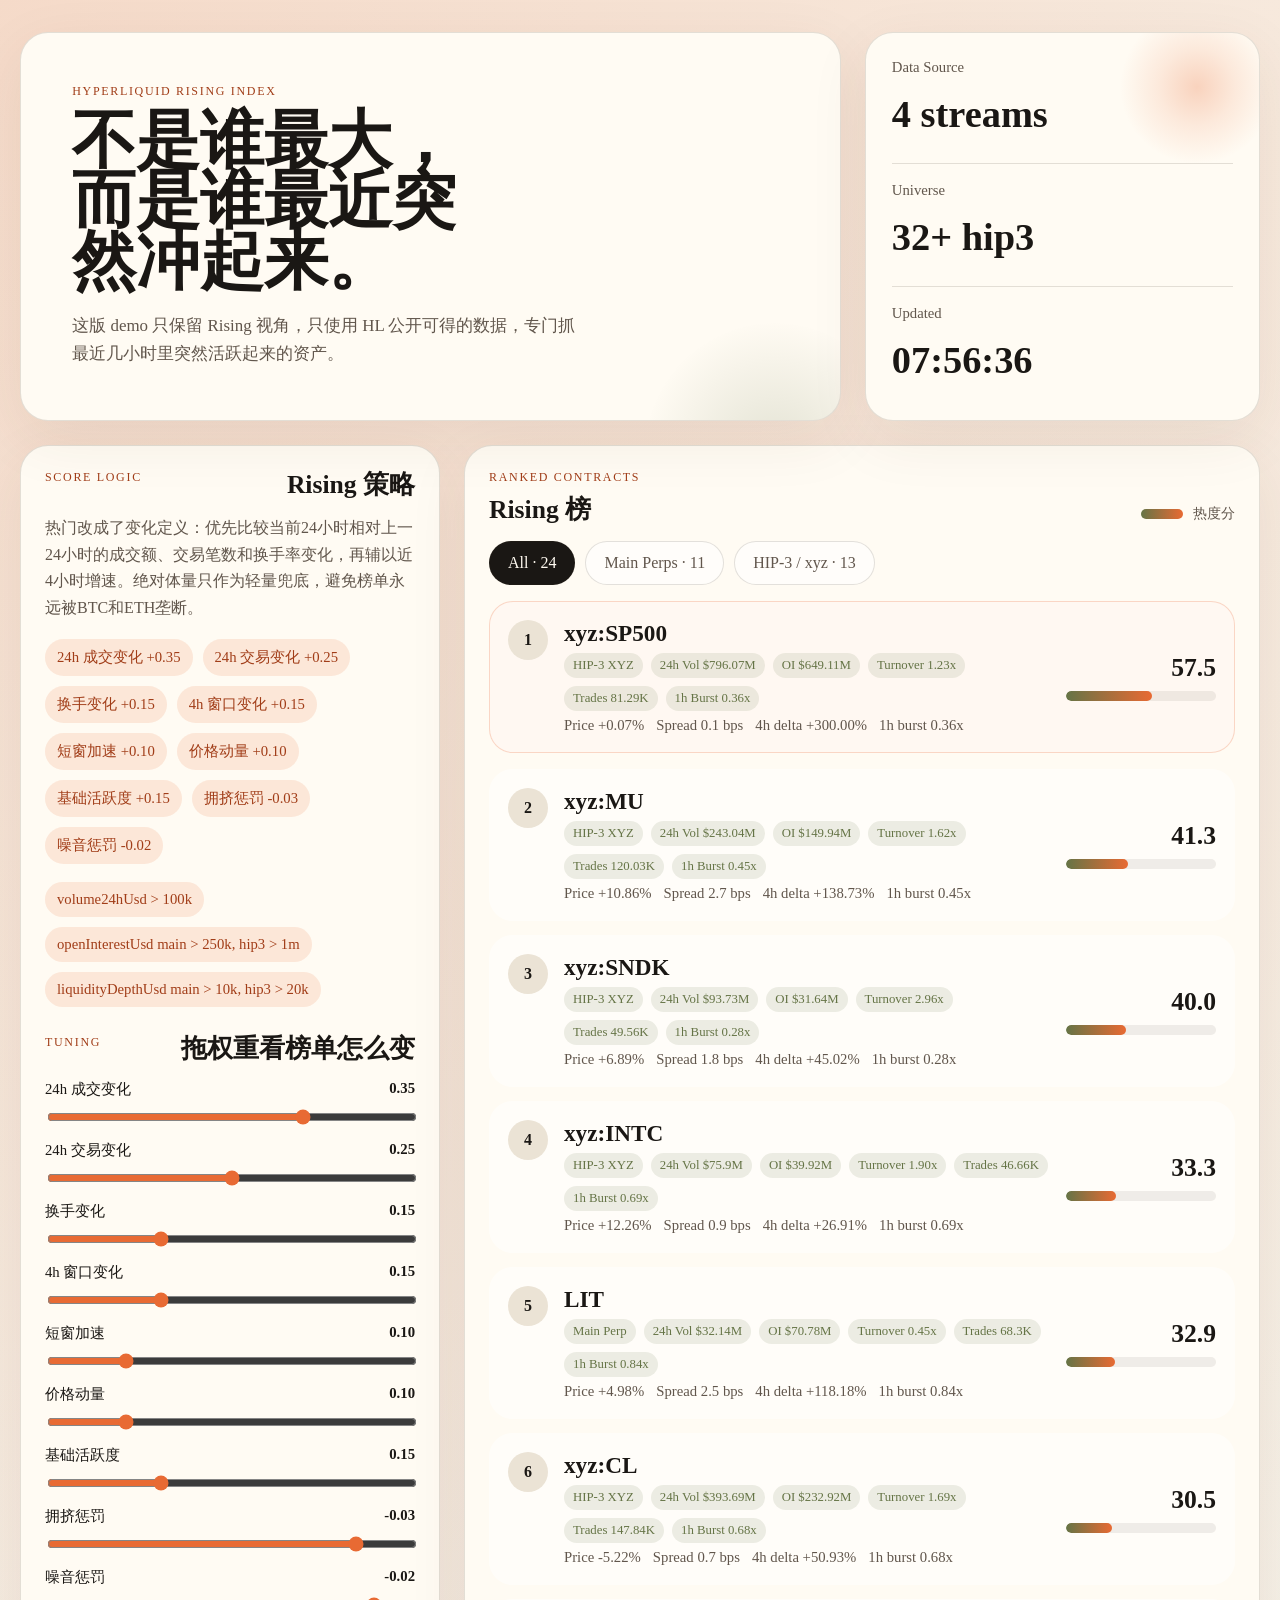
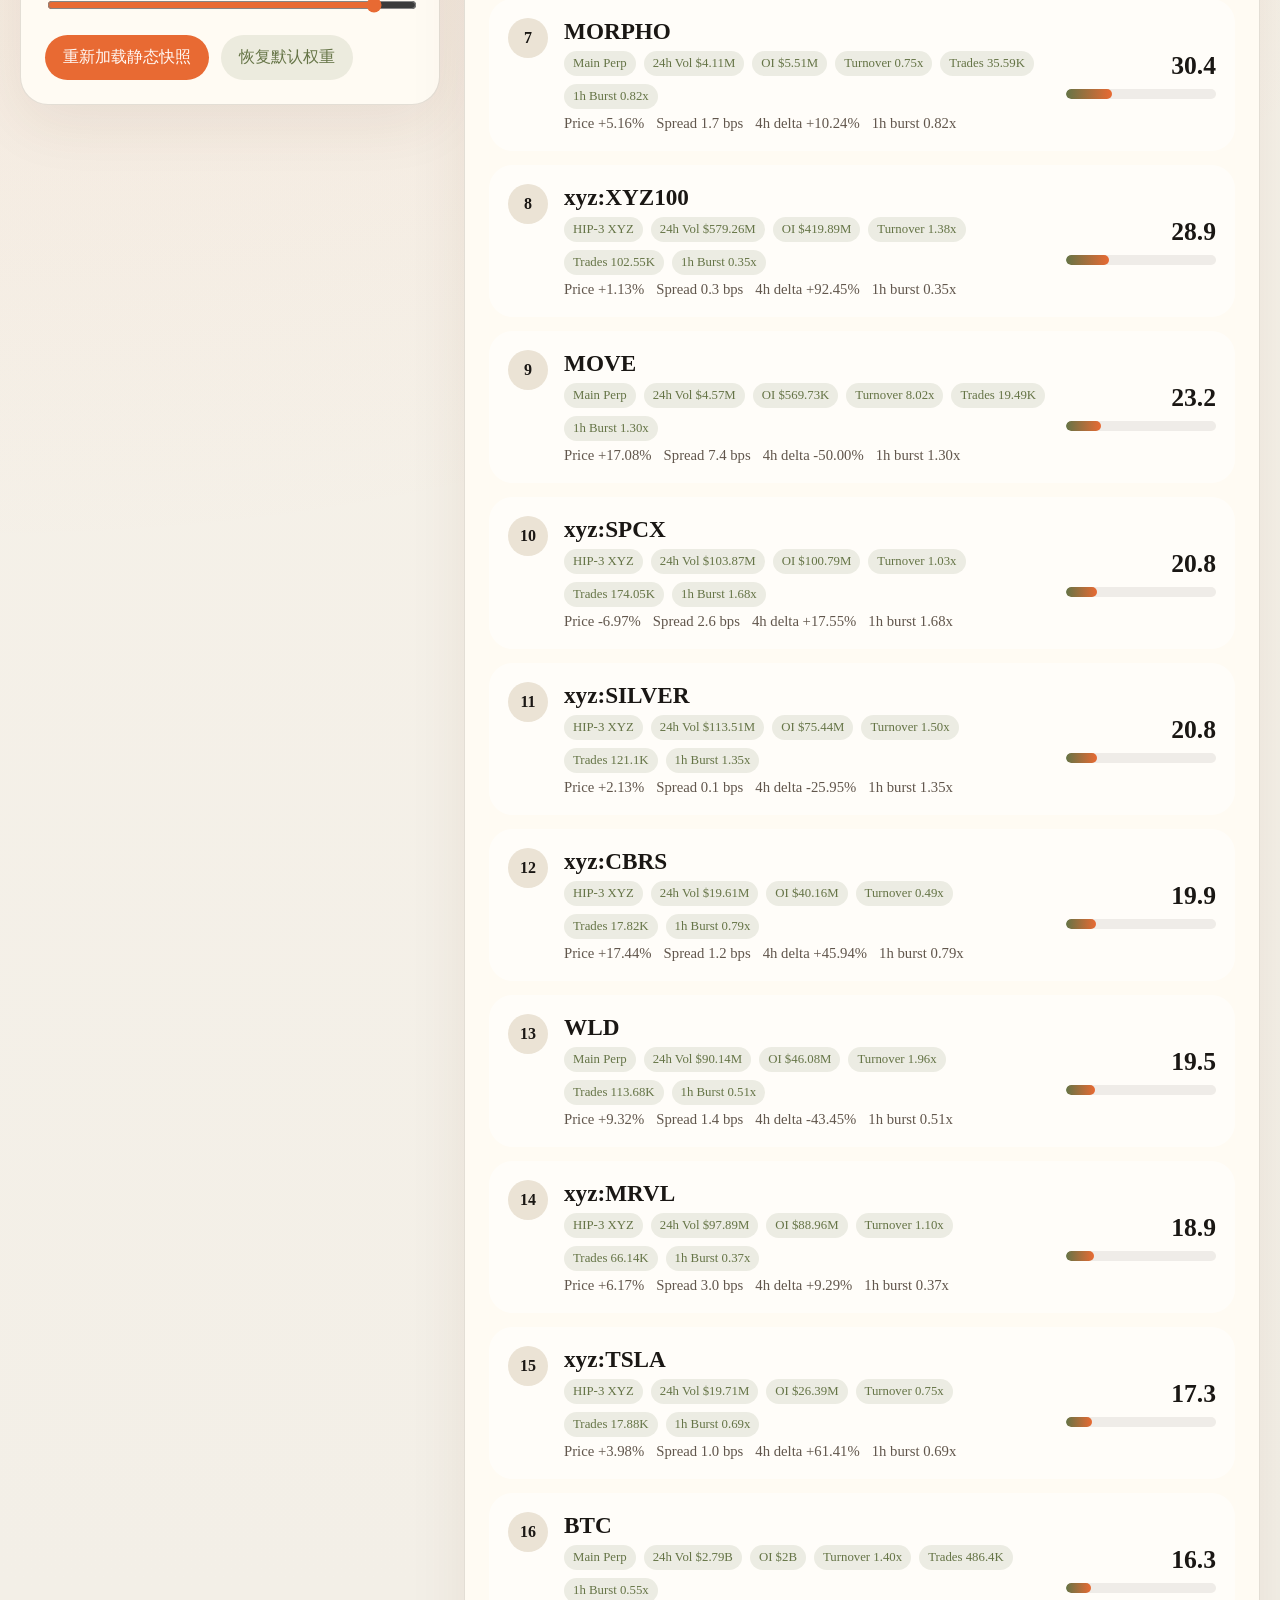
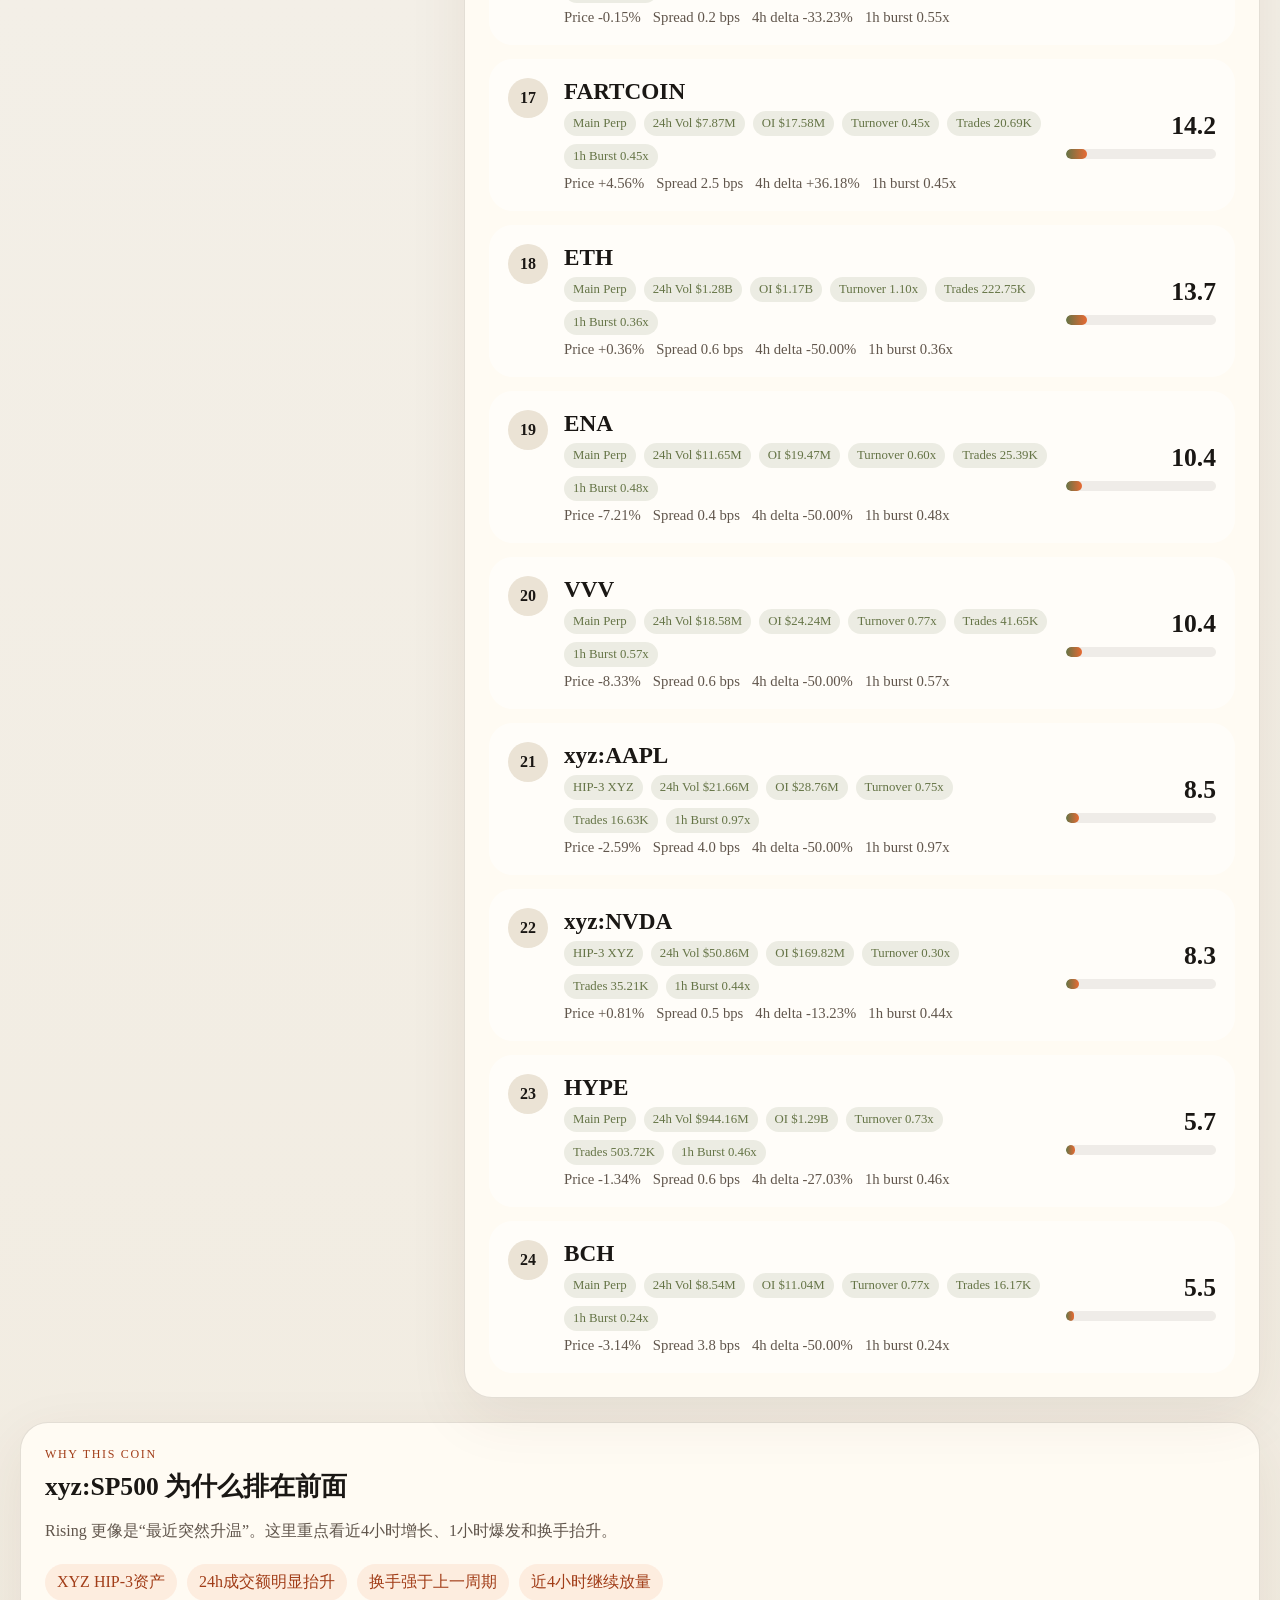
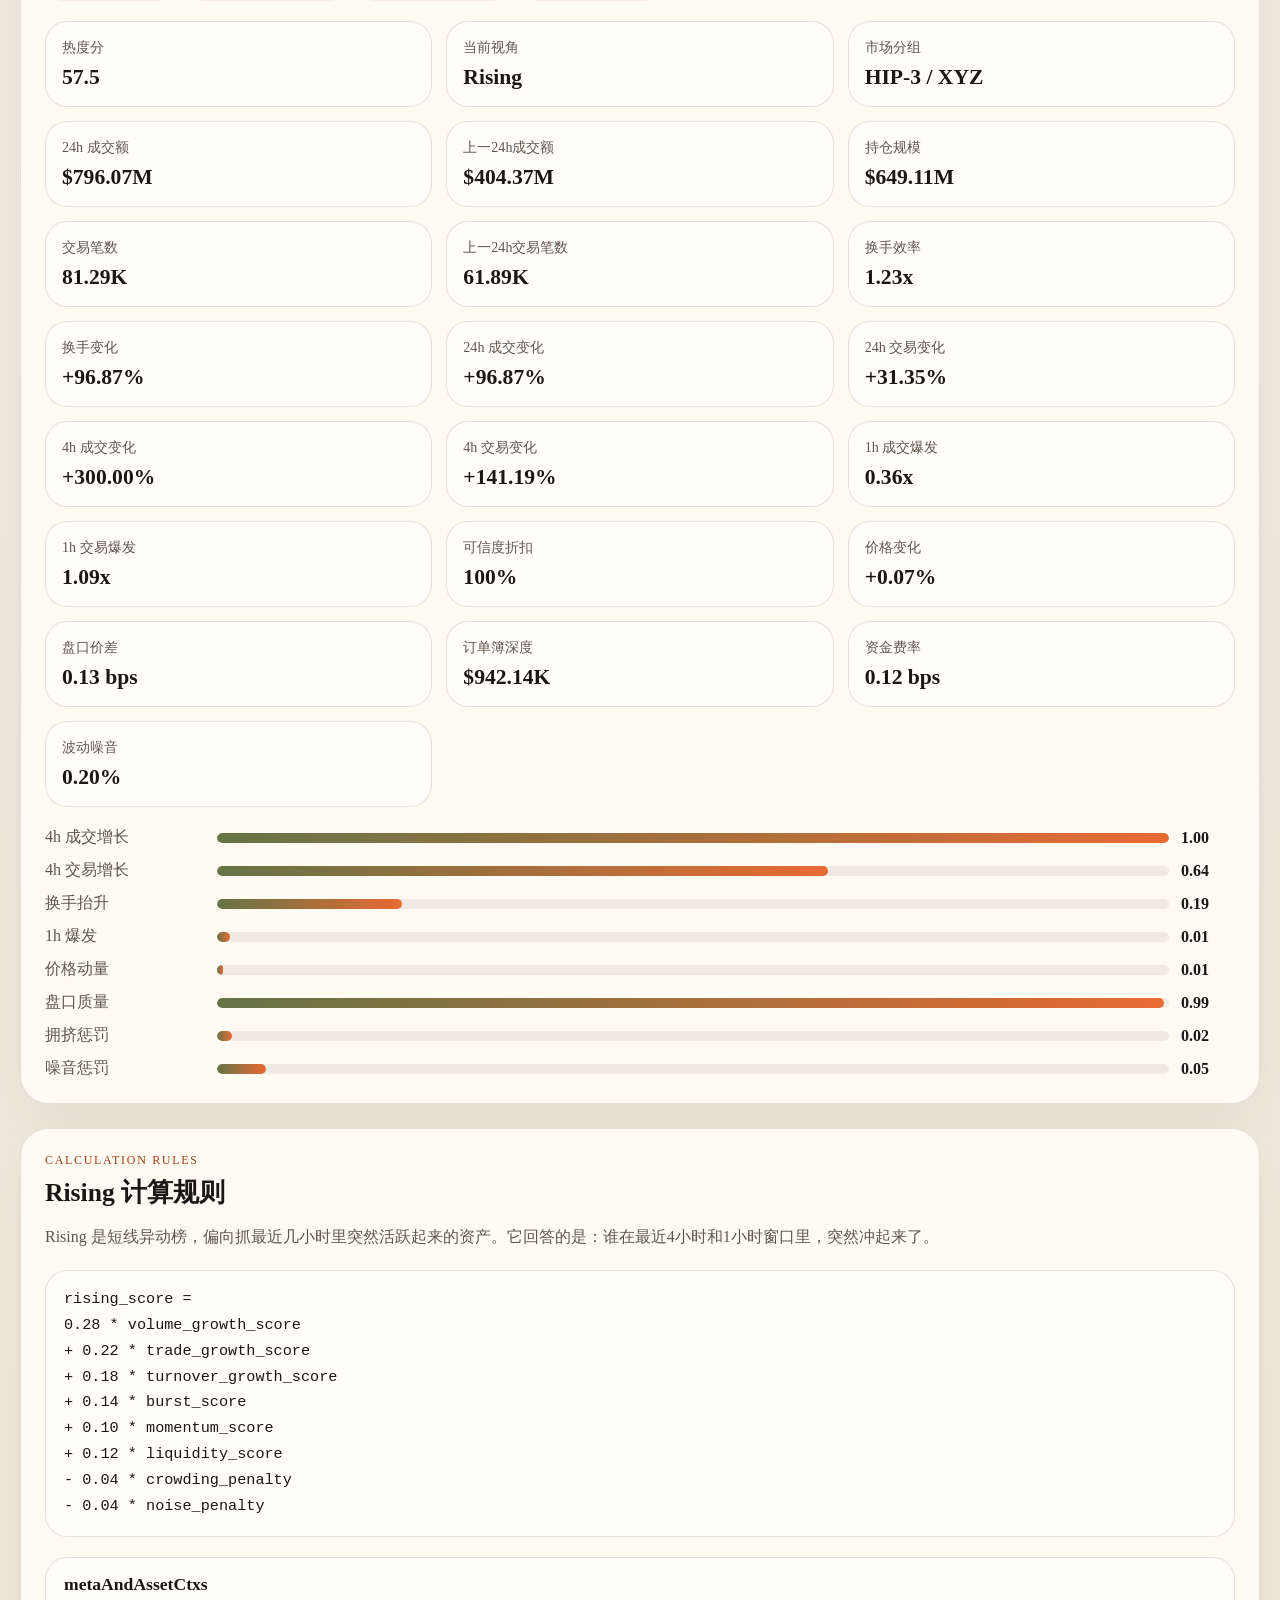
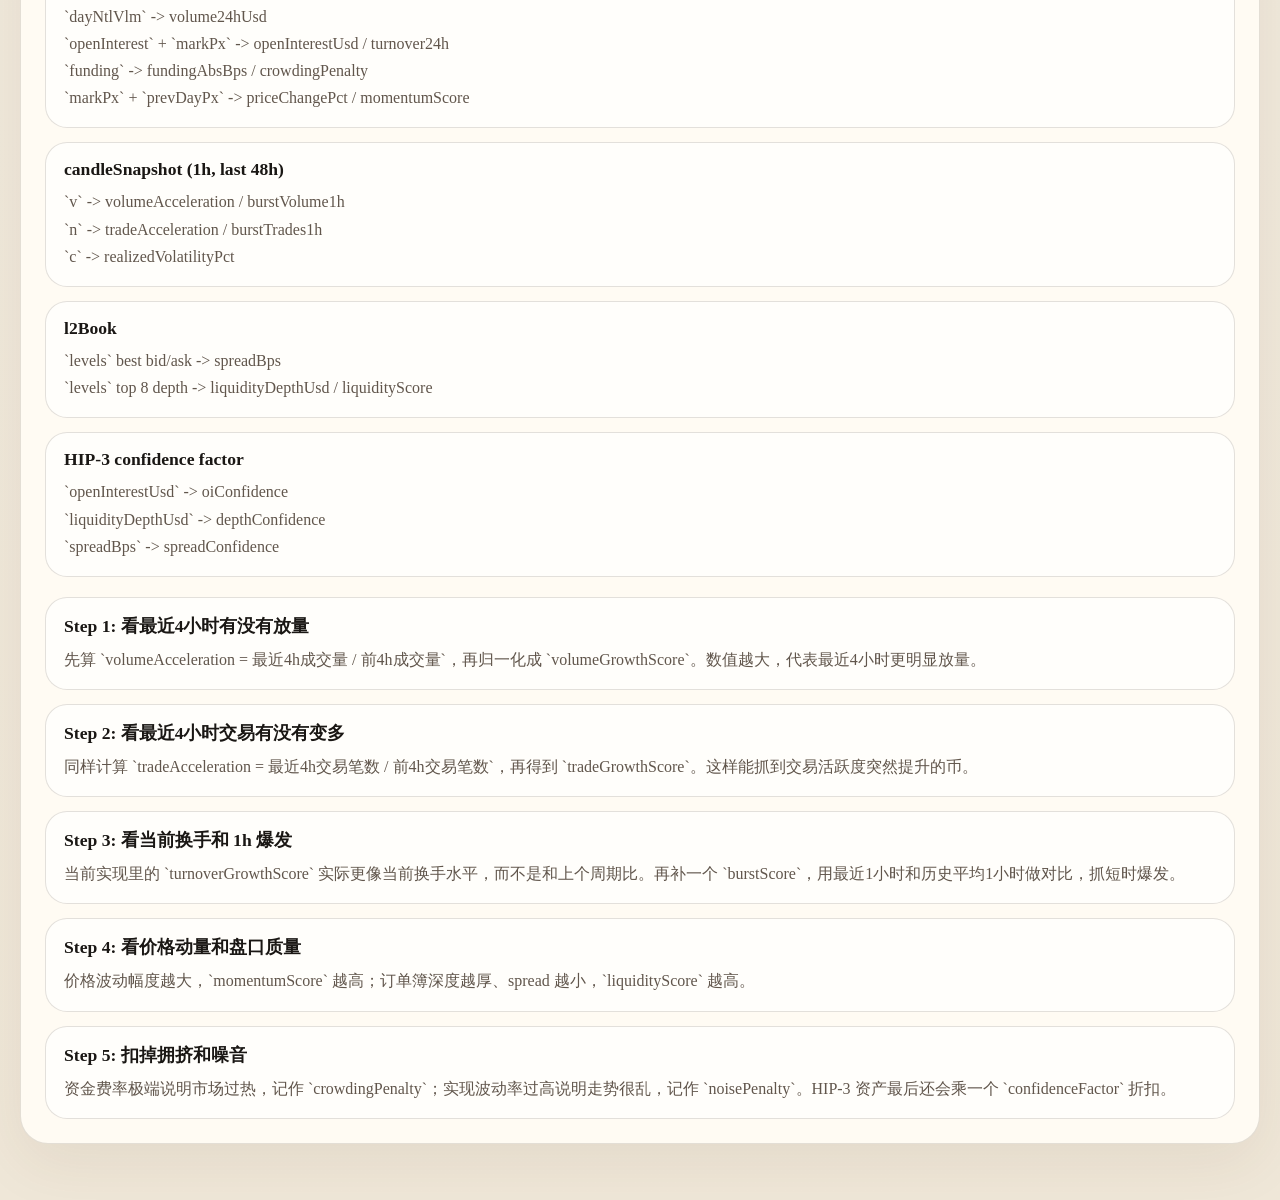
==== commit 99dbad54: "refactor: simplify demo to rising only" ====
--- a/docs/index.html
+++ b/docs/index.html
@@ -3,18 +3,17 @@
   <head>
     <meta charset="UTF-8" />
     <meta name="viewport" content="width=device-width, initial-scale=1.0" />
-    <title>HL Hot Score Demo</title>
+    <title>HL Rising Demo</title>
     <link rel="stylesheet" href="./style.css" />
   </head>
   <body>
     <div class="page-shell">
       <section class="hero">
         <div class="hero-copy">
-          <p class="eyebrow">Hyperliquid Heat Index</p>
-          <h1>热门不是大币榜，是市场正在把注意力堆上去的合约。</h1>
+          <p class="eyebrow">Hyperliquid Rising Index</p>
+          <h1>不是谁最大，而是谁最近突然冲起来。</h1>
           <p class="hero-text">
-            这版 demo 只使用 HL 公开可得的数据，把“当前窗口相对上一窗口的变化”做成一个可解释的热门分，
-            核心看成交额、交易笔数和换手率有没有明显升温。
+            这版 demo 只保留 Rising 视角，只使用 HL 公开可得的数据，专门抓最近几小时里突然活跃起来的资产。
           </p>
         </div>
         <div class="hero-card">
@@ -38,7 +37,7 @@
         <aside class="panel strategy-panel">
           <div class="panel-head">
             <p class="kicker">Score logic</p>
-            <h2>默认策略</h2>
+            <h2>Rising 策略</h2>
           </div>
           <p id="strategySummary" class="summary"></p>
           <div class="formula" id="formula"></div>
@@ -48,7 +47,6 @@
             <p class="kicker">Tuning</p>
             <h3>拖权重看榜单怎么变</h3>
           </div>
-          <div id="viewTabs" class="segment-tabs"></div>
           <div id="sliders" class="sliders"></div>
 
           <div class="actions">
@@ -61,7 +59,7 @@
           <div class="panel-head">
             <div>
               <p class="kicker">Ranked contracts</p>
-              <h2>热门榜</h2>
+              <h2>Rising 榜</h2>
             </div>
             <div class="legend">
               <span class="legend-bar"></span>
@@ -81,7 +79,7 @@
           </div>
         </div>
         <div id="detailContent" class="detail-content empty">
-          这里会展示单个合约的得分拆解、原始指标和为什么它会被判定为“热门”。
+          这里会展示单个合约的得分拆解、原始指标和为什么它会被判定为“Rising”。
         </div>
       </section>
 
@@ -89,11 +87,11 @@
         <div class="panel-head">
           <div>
             <p class="kicker">Calculation Rules</p>
-            <h2 id="calcTitle">当前计算规则</h2>
+            <h2 id="calcTitle">Rising 计算规则</h2>
           </div>
         </div>
         <div id="calcContent" class="calc-content empty">
-          这里会展示当前榜单视角的计算规则、公式和分步骤说明。
+          这里会展示 Rising 的计算规则、HL 字段映射和分步骤说明。
         </div>
       </section>
     </div>
--- a/docs/style.css
+++ b/docs/style.css
@@ -429,6 +429,11 @@
   gap: 14px;
 }
 
+.calc-fields {
+  display: grid;
+  gap: 14px;
+}
+
 .calc-step {
   padding: 16px 18px;
   border-radius: 22px;
@@ -451,6 +456,10 @@
   color: var(--accent-deep);
 }
 
+.calc-field code {
+  font-size: 0.94rem;
+}
+
 .detail-grid {
   display: grid;
   grid-template-columns: repeat(3, minmax(0, 1fr));
